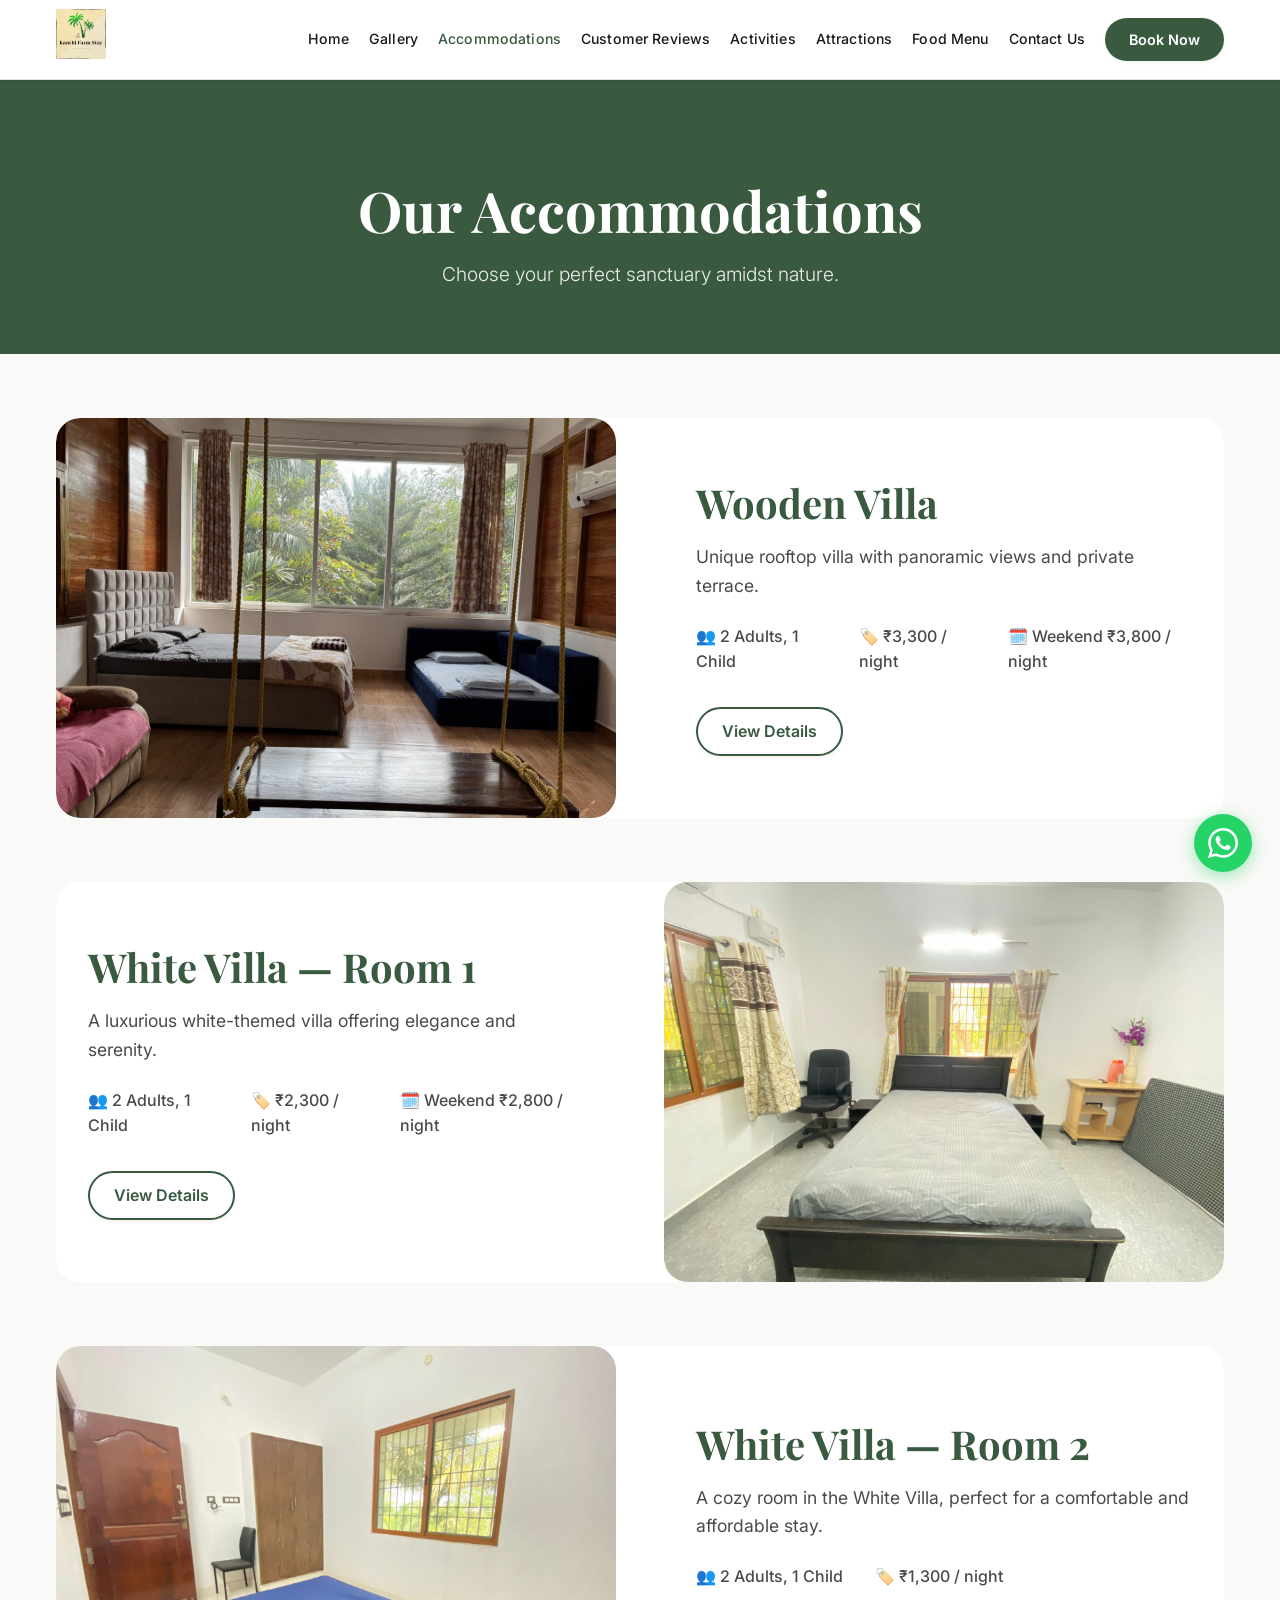
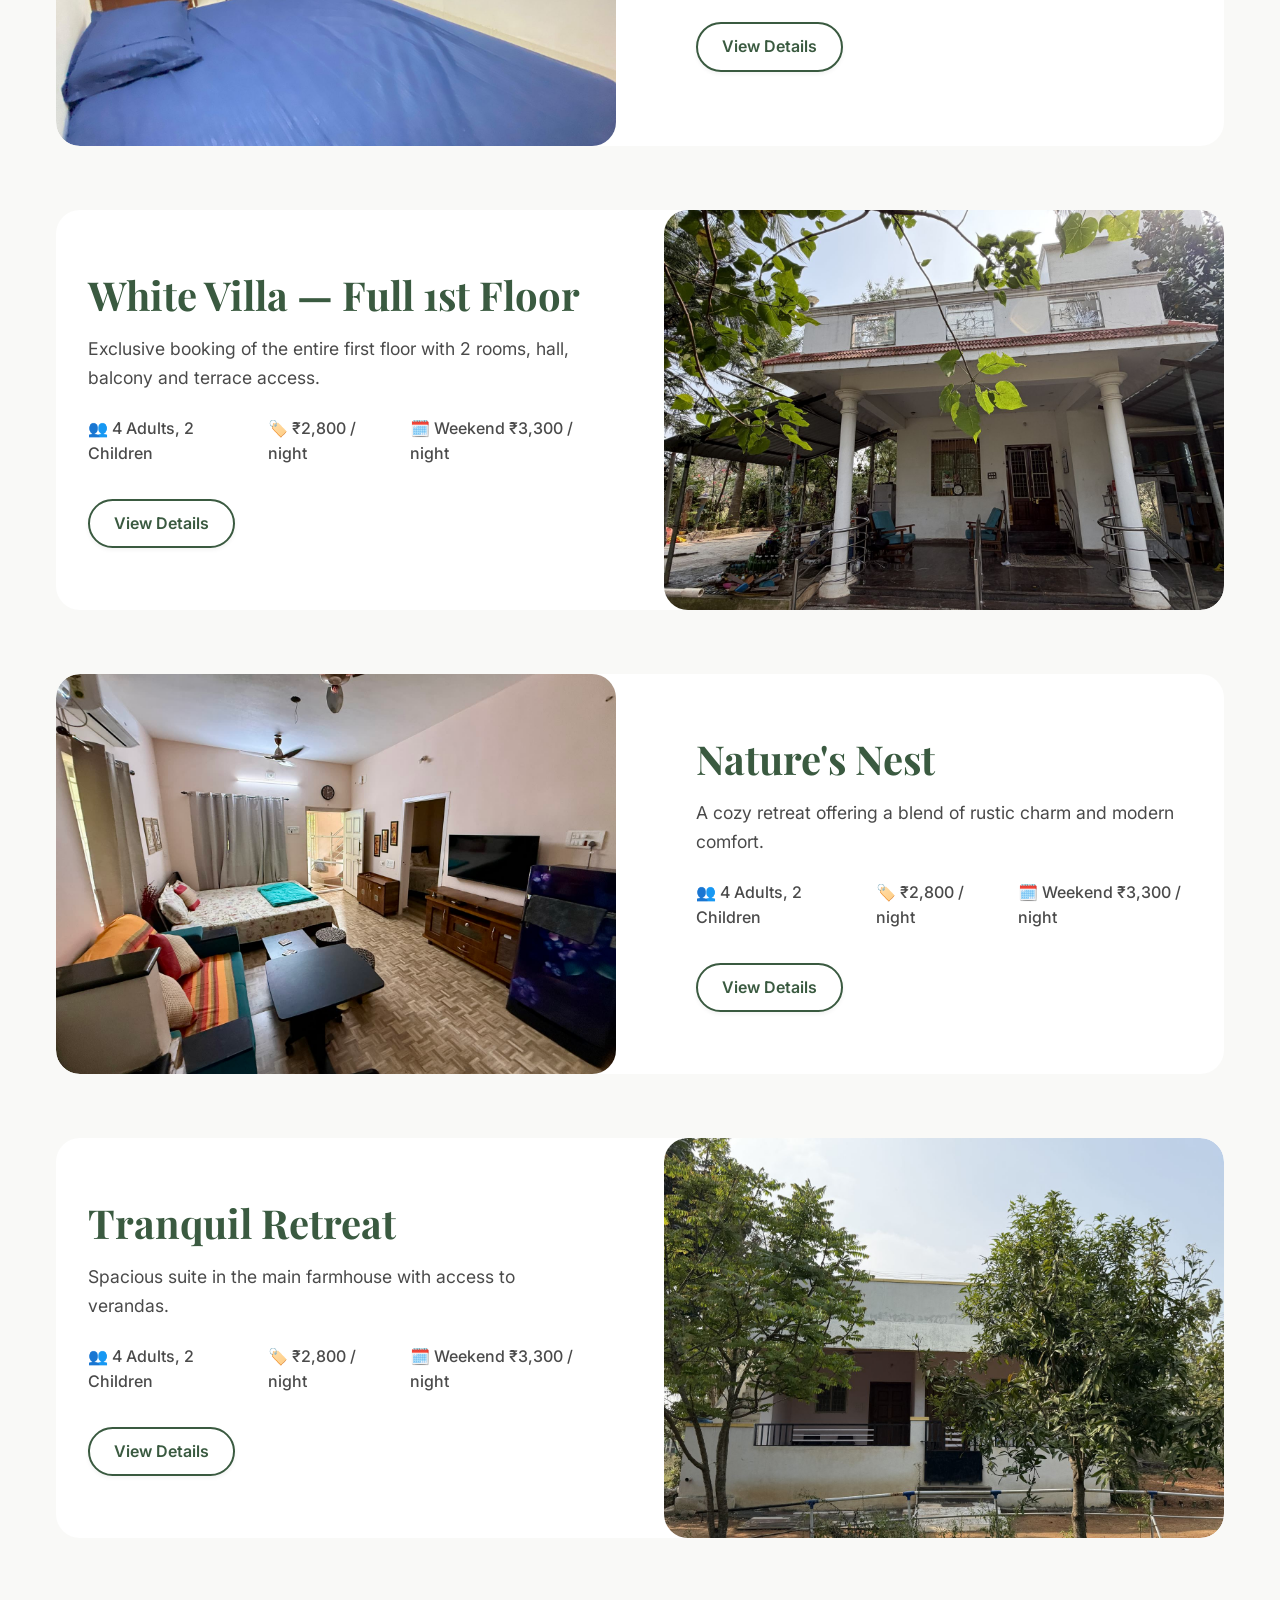
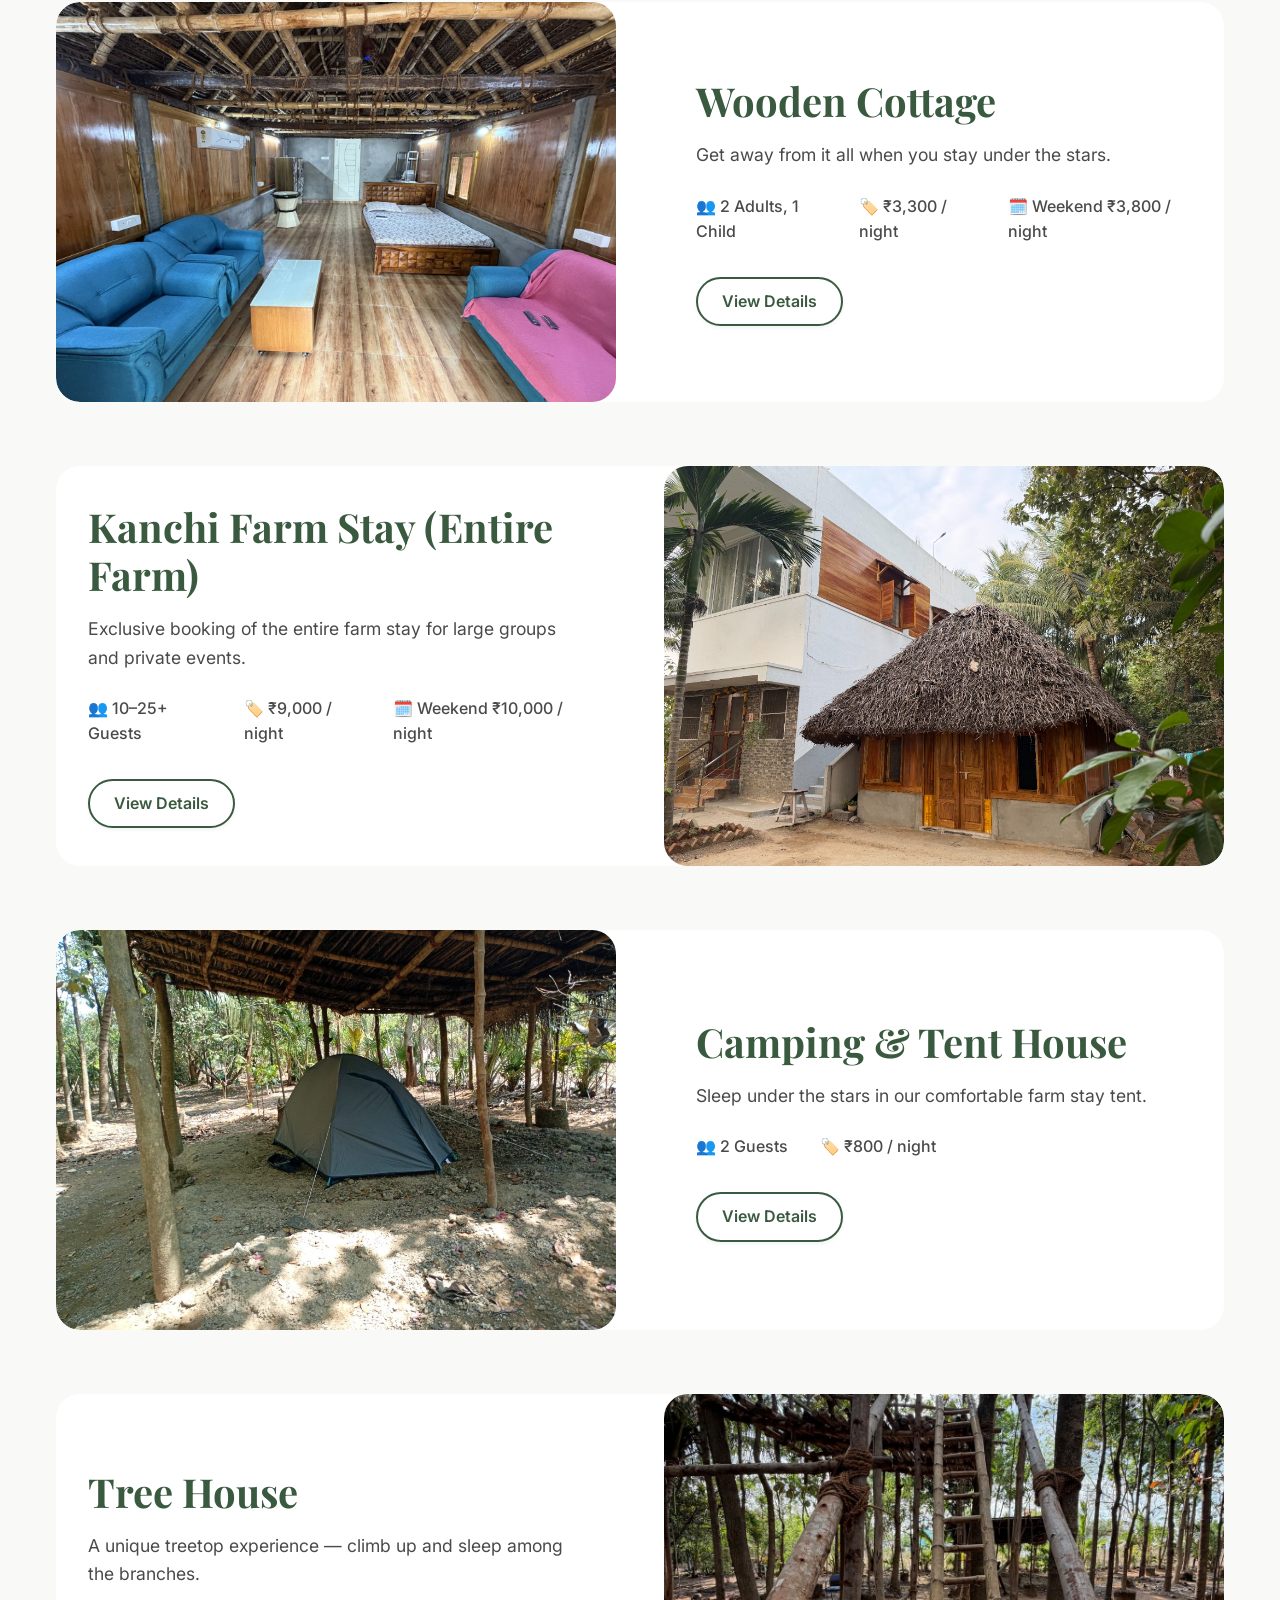
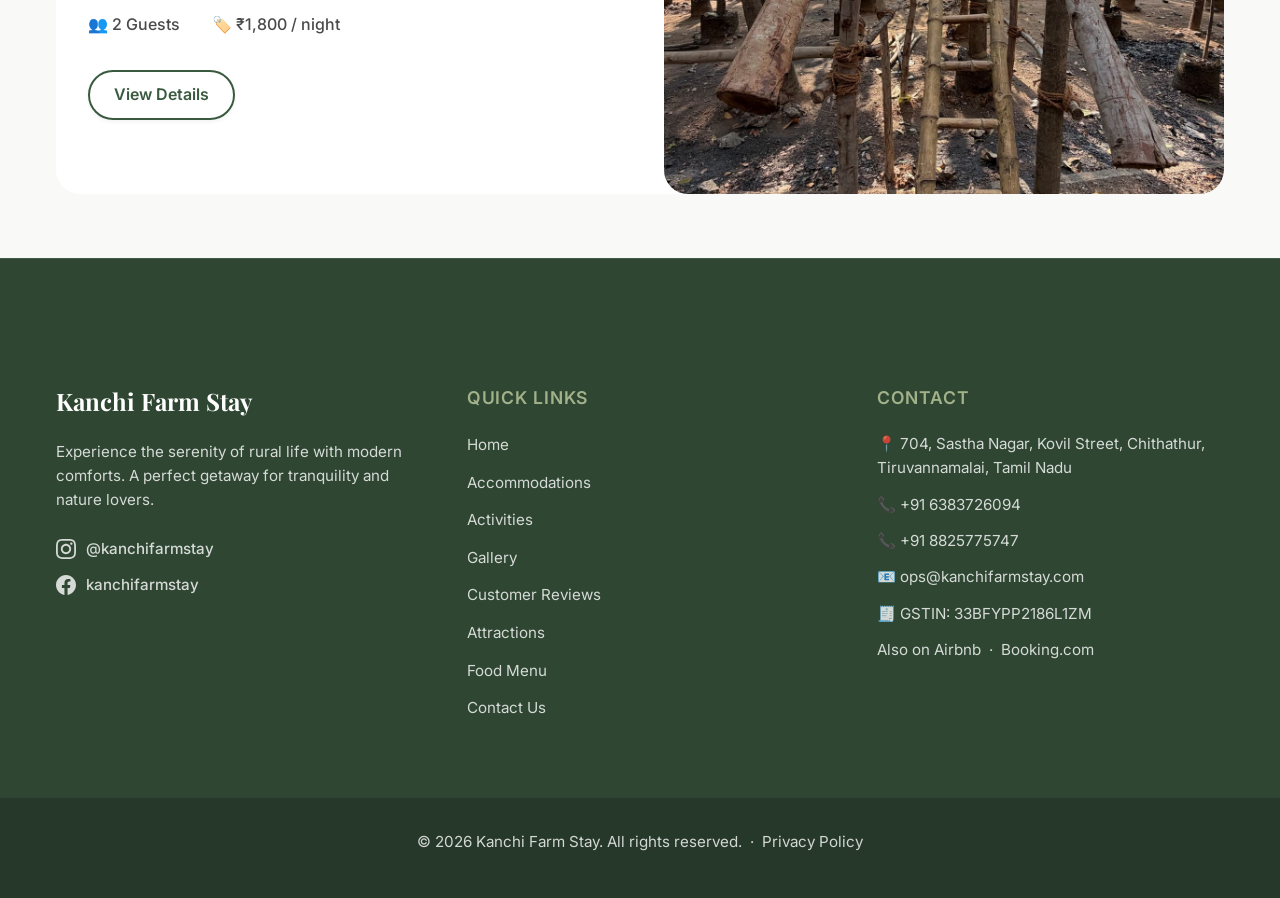
==== accommodations.html @ 54e0bbbf "Update room pricing, capacities, and cache assets across website and channel manager" ====
<!DOCTYPE html>
<html lang="en">

<head>
    <meta charset="UTF-8">
    <meta name="viewport" content="width=device-width, initial-scale=1.0">
    <title>Accommodations | Kanchi Farm Stay</title>
    <meta name="description" content="Browse our accommodations at Kanchi Farm Stay — Wooden Villa, White Villa, Nature's Nest, Tranquil Retreat, and Wooden Cottage. From ₹1,300/night near Kanchipuram.">
    <link rel="icon" type="image/png" href="assets/images/logo.png">
    <link rel="stylesheet" href="style.css?v=2">
</head>

<body>

    <!-- Navbar Placeholder -->
    <div id="navbar-placeholder"></div>

    <div class="accommodations-page">
        <header class="page-header">
            <div class="container text-center">
                <h1>Our Accommodations</h1>
                <p>Choose your perfect sanctuary amidst nature.</p>
            </div>
        </header>

        <section class="section">
            <div class="container">
                <!-- Accommodations Container -->
                <div class="rooms-grid-large" id="accommodations-list">
                    <!-- content injected by script.js -->
                </div>
            </div>
        </section>
    </div>

    <!-- Footer Placeholder -->
    <div id="footer-placeholder"></div>

    <!-- Scripts -->
    <script src="script.js?v=14"></script>
</body>

</html>
---- style.css ----
@import url('https://fonts.googleapis.com/css2?family=Inter:wght@300;400;500;600&family=Playfair+Display:ital,wght@0,400;0,600;0,700;1,400&display=swap');

:root {
  /* Rural Bliss - Rustic Elegant Palette */
  --color-primary: #3A5A40;
  /* Forest Green */
  --color-secondary: #A3B18A;
  /* Sage Green */
  --color-accent: #EF5350;
  /* Coral/Salmon (Airbnb) */
  --color-accent-blue: #003580;
  /* Booking.com Blue */

  --color-background: #F9F9F7;
  /* Warm Cream/Off-White */
  --color-surface: #FFFFFF;
  /* Pure White */
  --color-surface-translucent: rgba(255, 255, 255, 0.9);

  --color-text: #1A1A1A;
  /* Almost Black */
  --color-text-light: #4A4A4A;
  /* Dark Grey */
  --color-text-lighter: #666666;
  /* Light Grey */

  --color-border: #E0E0E0;
  /* Light Border */

  /* Typography */
  --font-heading: 'Playfair Display', serif;
  --font-body: 'Inter', sans-serif;

  /* Spacing */
  --spacing-xs: 0.5rem;
  /* 8px */
  --spacing-sm: 1rem;
  /* 16px */
  --spacing-md: 2rem;
  /* 32px */
  --spacing-lg: 4rem;
  /* 64px */
  --spacing-xl: 8rem;
  /* 128px */

  /* Border Radius - Rounded/Soft */
  --radius-sm: 8px;
  --radius-md: 16px;
  --radius-lg: 24px;
  --radius-full: 9999px;

  /* Shadows - Soft & Modern */
  --shadow-sm: 0 2px 4px rgba(0, 0, 0, 0.05);
  --shadow-md: 0 8px 16px rgba(0, 0, 0, 0.08);
  --shadow-lg: 0 16px 32px rgba(0, 0, 0, 0.1);
}

* {
  box-sizing: border-box;
  margin: 0;
  padding: 0;
}

body {
  font-family: var(--font-body);
  background-color: var(--color-background);
  color: var(--color-text);
  line-height: 1.6;
  -webkit-font-smoothing: antialiased;
}

h1,
h2,
h3,
h4,
h5,
h6 {
  font-family: var(--font-heading);
  color: var(--color-text);
  line-height: 1.2;
  margin-bottom: var(--spacing-sm);
  font-weight: 700;
}

h1 {
  font-size: 3.5rem;
}

h2 {
  font-size: 2.5rem;
}

h3 {
  font-size: 1.75rem;
}

a {
  color: inherit;
  text-decoration: none;
  transition: color 0.2s ease;
}

button {
  cursor: pointer;
  border: none;
  font-family: var(--font-body);
}

.container {
  max-width: 1200px;
  margin: 0 auto;
  padding: 0 var(--spacing-sm);
}

.section {
  padding: var(--spacing-lg) 0;
}

/* Button Styles */
.btn {
  display: inline-flex;
  align-items: center;
  justify-content: center;
  padding: 14px 28px;
  background-color: var(--color-primary);
  color: white;
  border-radius: var(--radius-full);
  font-weight: 600;
  font-size: 1rem;
  transition: all 0.2s ease;
  box-shadow: var(--shadow-sm);
}

.btn:hover {
  transform: translateY(-2px);
  box-shadow: var(--shadow-md);
  opacity: 0.95;
}

.btn-secondary {
  background-color: var(--color-surface);
  color: var(--color-text);
  border: 1px solid var(--color-border);
}

.btn-secondary:hover {
  background-color: #F5F5F5;
}

.btn-outline {
  background-color: transparent;
  border: 2px solid white;
  color: white;
}

.btn-outline:hover {
  background-color: white;
  color: var(--color-text);
}

/* Utilities */
.text-center {
  text-align: center;
}

.mb-sm {
  margin-bottom: var(--spacing-sm);
}

.mb-md {
  margin-bottom: var(--spacing-md);
}

.mb-lg {
  margin-bottom: var(--spacing-lg);
}

/* Navbar.css */
.navbar {
    background-color: var(--color-surface-translucent);
    backdrop-filter: blur(10px);
    -webkit-backdrop-filter: blur(10px);
    box-shadow: var(--shadow-sm);
    position: sticky;
    top: 0;
    z-index: 1000;
    height: 80px;
    display: flex;
    align-items: center;
    border-bottom: 1px solid var(--color-border);
}

.navbar-container {
    display: flex;
    justify-content: space-between;
    align-items: center;
    width: 100%;
}

.navbar-logo {
    font-family: var(--font-heading);
    font-size: 1.75rem;
    font-weight: 700;
    color: var(--color-primary);
    letter-spacing: -0.02em;
}

.logo-img {
    height: 50px;
    width: auto;
    object-fit: contain;
}

.navbar-links {
    display: flex;
    gap: 2.5rem;
    align-items: center;
}

.navbar-links .nav-link,
.navbar-links .booking-btn {
    white-space: nowrap;
}

/* Eight links plus Book Now: tighten between the hamburger breakpoint and wide desktop */
@media (min-width: 769px) and (max-width: 1280px) {
    .navbar-links { gap: 1.25rem; }
    .navbar-links .nav-link { font-size: 0.88rem; }
}

@media (min-width: 769px) and (max-width: 960px) {
    .navbar-links { gap: 0.8rem; }
    .navbar-links .nav-link { font-size: 0.8rem; }
    .navbar-links .booking-btn { padding: 0.5rem 0.9rem; font-size: 0.8rem; }
}

@media (min-width: 769px) and (max-width: 860px) {
    .navbar-container { padding-left: 0.75rem; padding-right: 0.75rem; }
    .navbar-links { gap: 0.55rem; }
    .navbar-links .nav-link { font-size: 0.74rem; }
    .navbar-links .booking-btn { padding: 0.45rem 0.7rem; font-size: 0.74rem; }
}

.nav-link {
    font-family: var(--font-body);
    font-weight: 500;
    font-size: 0.95rem;
    color: var(--color-text);
    transition: color 0.2s;
    letter-spacing: 0.01em;
}

.nav-link:hover,
.nav-link.active {
    color: var(--color-primary);
}

.booking-btn {
    padding: 10px 24px;
    font-size: 0.9rem;
}

.navbar-toggle {
    display: none;
    flex-direction: column;
    cursor: pointer;
    gap: 6px;
}

.bar {
    width: 24px;
    height: 2px;
    background-color: var(--color-text);
    border-radius: 2px;
    transition: all 0.3s ease;
}

@media (max-width: 768px) {
    .navbar-links {
        position: absolute;
        top: 80px;
        left: 0;
        right: 0;
        background-color: var(--color-surface);
        flex-direction: column;
        padding: 2rem;
        gap: 1.5rem;
        box-shadow: var(--shadow-lg);
        transform: translateY(-150%);
        transition: transform 0.3s cubic-bezier(0.4, 0, 0.2, 1);
        border-bottom: 1px solid var(--color-border);
    }

    .navbar-links.active {
        transform: translateY(0);
    }

    .navbar-toggle {
        display: flex;
    }
}

/* Footer.css */
.footer {
    background-color: #2E4632;
    color: white;
    padding-top: var(--spacing-xl);
    border-top: 1px solid rgba(255, 255, 255, 0.1);
}

.footer-container {
    display: grid;
    grid-template-columns: repeat(auto-fit, minmax(250px, 1fr));
    gap: var(--spacing-lg);
    padding-bottom: var(--spacing-lg);
}

.footer h3 {
    color: white;
    font-size: 1.5rem;
    margin-bottom: 1.5rem;
    font-family: var(--font-heading);
}

.footer h4 {
    color: #A3B18A;
    font-size: 1.1rem;
    font-weight: 600;
    margin-bottom: 1.5rem;
    text-transform: uppercase;
    letter-spacing: 0.05em;
    font-family: var(--font-body);
}

.footer p {
    margin-bottom: 0.75rem;
    color: rgba(255, 255, 255, 0.8);
    font-size: 0.95rem;
    line-height: 1.6;
}

.footer ul {
    list-style: none;
}

.footer li {
    margin-bottom: 12px;
}

.footer a {
    color: rgba(255, 255, 255, 0.8);
    transition: color 0.2s;
    font-size: 0.95rem;
}

.footer a:hover {
    color: white;
}

.footer-bottom {
    background-color: #253829;
    padding: 2rem 0;
    text-align: center;
    font-size: 0.85rem;
    color: rgba(255, 255, 255, 0.6);
    border-top: 1px solid rgba(255, 255, 255, 0.05);
}

/* Social links in footer */
.footer-social {
    display: flex;
    flex-direction: column;
    gap: 0.75rem;
    margin-top: 1.5rem;
}

.social-link {
    display: inline-flex;
    align-items: center;
    gap: 0.6rem;
    color: rgba(255, 255, 255, 0.8);
    font-size: 0.95rem;
    font-weight: 500;
    transition: color 0.2s, transform 0.2s;
    text-decoration: none;
}

.social-link:hover {
    color: white;
    transform: translateX(3px);
}

.social-instagram:hover { color: #E1306C; }
.social-facebook:hover  { color: #4267B2; }

/* Instagram CTA Banner */
.instagram-cta-section {
    background: linear-gradient(135deg, #833ab4 0%, #fd1d1d 50%, #fcb045 100%);
    padding: 2.5rem 0;
}

.instagram-cta-inner {
    display: flex;
    align-items: center;
    gap: 1.5rem;
    flex-wrap: wrap;
    justify-content: center;
}

.instagram-cta-icon {
    flex-shrink: 0;
    opacity: 0.95;
}

.instagram-cta-text {
    flex: 1;
    min-width: 200px;
}

.instagram-cta-handle {
    color: white;
    font-size: 1.4rem;
    font-weight: 700;
    font-family: var(--font-heading);
    margin-bottom: 0.25rem;
}

.instagram-cta-sub {
    color: rgba(255, 255, 255, 0.9);
    font-size: 0.95rem;
    margin-bottom: 0;
}

.instagram-cta-btn {
    flex-shrink: 0;
    display: inline-block;
    background: white;
    color: #833ab4;
    font-weight: 700;
    font-size: 0.95rem;
    padding: 0.75rem 1.75rem;
    border-radius: var(--radius-full);
    text-decoration: none;
    transition: transform 0.2s, box-shadow 0.2s;
    white-space: nowrap;
}

.instagram-cta-btn:hover {
    transform: translateY(-2px);
    box-shadow: 0 8px 20px rgba(0,0,0,0.2);
    color: #833ab4;
}

/* Home.css */
.hero-section {
    position: relative;
    height: 90vh;
    min-height: 600px;
    background-color: var(--color-primary);
    overflow: hidden;
    display: flex;
    align-items: center;
    justify-content: center;
    text-align: center;
    color: white;
}

.hero-video {
    position: absolute;
    top: 0;
    left: 0;
    width: 100%;
    height: 100%;
    object-fit: cover;
    z-index: 0;
}

.hero-overlay {
    position: absolute;
    top: 0;
    left: 0;
    width: 100%;
    height: 100%;
    background-color: rgba(0, 0, 0, 0.4);
    z-index: 1;
}

.hero-content {
    position: relative;
    z-index: 2;
    max-width: 900px;
    padding: 2rem;
}

.hero-content h1 {
    font-size: 4.5rem;
    margin-bottom: 2rem;
    color: white;
    font-weight: 700;
    letter-spacing: -0.02em;
    text-shadow: 0 4px 8px rgba(0, 0, 0, 0.2);
}

.hero-content p {
    font-size: 1.5rem;
    margin-bottom: 3rem;
    opacity: 0.95;
    font-weight: 300;
    max-width: 700px;
    margin-left: auto;
    margin-right: auto;
}

.hero-buttons {
    display: flex;
    gap: 1.5rem;
    justify-content: center;
    flex-wrap: wrap;
}

.btn-lg {
    padding: 16px 36px;
    font-size: 1.1rem;
    min-width: 180px;
}

.btn-airbnb {
    background-color: #FF5A5F;
    color: white;
    box-shadow: var(--shadow-sm);
    border-radius: var(--radius-full);
    display: inline-flex;
    align-items: center;
    justify-content: center;
    font-weight: 600;
    transition: all 0.2s;
}

.btn-airbnb:hover {
    background-color: #E0484D;
    transform: translateY(-2px);
    box-shadow: var(--shadow-md);
}

.btn-booking {
    background-color: #003580;
    color: white;
    box-shadow: var(--shadow-sm);
    border-radius: var(--radius-full);
    display: inline-flex;
    align-items: center;
    justify-content: center;
    font-weight: 600;
    transition: all 0.2s;
}

.btn-booking:hover {
    background-color: #002860;
    transform: translateY(-2px);
    box-shadow: var(--shadow-md);
}

.about-section {
    padding: 6rem 0;
    overflow-x: hidden;
}

.about-layout {
    display: flex;
    align-items: center;
    position: relative;
    max-width: 1100px;
    margin: 0 auto;
}

.about-image-wrapper {
    width: 60%;
    position: relative;
    z-index: 1;
}

.about-image-wrapper img {
    width: 100%;
    height: auto;
    border-radius: var(--radius-lg);
    box-shadow: var(--shadow-lg);
    display: block;
    aspect-ratio: 4/5;
    object-fit: cover;
}

.image-accent-border {
    position: absolute;
    top: -20px;
    left: -20px;
    width: 100%;
    height: 100%;
    border: 2px solid var(--color-secondary);
    border-radius: var(--radius-lg);
    z-index: -1;
    opacity: 0.6;
}

.about-content-card {
    width: 50%;
    background-color: var(--color-surface);
    padding: 3.5rem;
    border-radius: var(--radius-lg);
    box-shadow: 0 20px 40px rgba(0, 0, 0, 0.08);
    margin-left: -10%;
    position: relative;
    z-index: 2;
}

.overline {
    display: block;
    font-size: 0.85rem;
    text-transform: uppercase;
    letter-spacing: 0.15em;
    font-weight: 600;
    color: var(--color-secondary);
    margin-bottom: 1rem;
}

.about-content-card h2 {
    font-size: 2.5rem;
    color: var(--color-primary);
    margin-bottom: 1.5rem;
    line-height: 1.2;
}

.about-content-card p {
    font-size: 1.1rem;
    color: var(--color-text-light);
    line-height: 1.8;
    margin-bottom: 1.5rem;
    font-weight: 300;
}

.about-stats-grid {
    display: flex;
    gap: 3rem;
    margin-top: 2.5rem;
    padding-top: 2rem;
    border-top: 1px solid rgba(0, 0, 0, 0.08);
}

.stat-item {
    display: flex;
    flex-direction: column;
}

.stat-number {
    font-family: var(--font-heading);
    font-size: 2rem;
    color: var(--color-primary);
    font-weight: 700;
    line-height: 1;
    margin-bottom: 0.5rem;
}

.stat-label {
    font-size: 0.85rem;
    color: var(--color-text-lighter);
    text-transform: uppercase;
    letter-spacing: 0.05em;
    font-weight: 500;
}

/* Home Features */
.features-section {
    background-color: var(--color-background);
    padding-top: 2rem;
}

.features-grid {
    display: grid;
    grid-template-columns: repeat(auto-fit, minmax(280px, 1fr));
    gap: 2.5rem;
    text-align: center;
}

.feature-card {
    background: white;
    padding: 3rem 2rem;
    border-radius: var(--radius-lg);
    box-shadow: var(--shadow-sm);
    transition: transform 0.3s ease, box-shadow 0.3s ease;
    border: 1px solid rgba(0, 0, 0, 0.03);
}

.feature-card:hover {
    transform: translateY(-8px);
    box-shadow: var(--shadow-md);
}

.feature-icon {
    font-size: 3.5rem;
    margin-bottom: 1.5rem;
    color: var(--color-primary);
}

/* Home Rooms Teaser */
.rooms-grid {
    display: grid;
    grid-template-columns: repeat(auto-fit, minmax(320px, 1fr));
    gap: 2.5rem;
}

.room-card-preview {
    background: white;
    border-radius: var(--radius-lg);
    overflow: hidden;
    box-shadow: var(--shadow-sm);
    transition: all 0.3s ease;
    border: 1px solid rgba(0, 0, 0, 0.03);
}

.room-card-preview:hover {
    transform: translateY(-5px);
    box-shadow: var(--shadow-md);
}

.room-preview-img {
    height: 240px;
    background-color: #ccc;
    position: relative;
}

.room-preview-img.color-1 { background-color: #B5C99A; }
.room-preview-img.color-2 { background-color: #97A97C; }
.room-preview-img.color-3 { background-color: #87986A; }

.room-image-container {
    height: 250px;
    width: 100%;
    overflow: hidden;
}

.room-image {
    width: 100%;
    height: 100%;
    object-fit: cover;
    transition: transform 0.5s ease;
}

.room-card-preview:hover .room-image {
    transform: scale(1.05);
}

.room-preview-content {
    padding: 2rem;
    text-align: center;
}

.room-preview-content h3 {
    margin-bottom: 0.5rem;
    color: var(--color-primary);
}

.btn-link {
    color: var(--color-primary);
    font-weight: 700;
    margin-top: 1.5rem;
    display: inline-block;
    border-bottom: 2px solid transparent;
    transition: border-color 0.2s;
}

.btn-link:hover {
    border-color: var(--color-primary);
}

/* Home Reviews */
.home-reviews-grid {
    display: grid;
    grid-template-columns: repeat(auto-fit, minmax(300px, 1fr));
    gap: 2rem;
    margin-top: 3rem;
}

.review-card-home {
    background: white;
    padding: 2rem;
    border-radius: var(--radius-lg);
    box-shadow: 0 2px 12px rgba(0, 0, 0, 0.08);
    border: 1px solid var(--color-border);
    transition: transform 0.3s, box-shadow 0.3s;
}

.review-card-home:hover {
    transform: translateY(-4px);
    box-shadow: 0 4px 20px rgba(0, 0, 0, 0.12);
}

.review-stars {
    color: #FFB800;
    font-size: 1.2rem;
    margin-bottom: 1rem;
    letter-spacing: 2px;
}

.review-text-home {
    color: var(--color-text);
    line-height: 1.7;
    font-size: 1rem;
    margin-bottom: 1.5rem;
    font-style: italic;
}

.review-author {
    display: flex;
    justify-content: space-between;
    align-items: center;
    padding-top: 1rem;
    border-top: 1px solid var(--color-border);
}

.review-author strong {
    color: var(--color-text);
    font-weight: 600;
}

.review-platform {
    font-size: 0.85rem;
    color: var(--color-text-lighter);
    font-weight: 500;
}

@media (max-width: 900px) {
    .about-layout {
        flex-direction: column;
    }

    .about-image-wrapper {
        width: 100%;
        margin-bottom: -2rem;
    }

    .about-image-wrapper img {
        aspect-ratio: 16/9;
    }

    .about-content-card {
        width: 90%;
        margin-left: 0;
        padding: 2rem;
    }

    .image-accent-border {
        display: none;
    }
}

@media (max-width: 768px) {
    .hero-content h1 {
        font-size: 2.5rem;
    }

    .hero-content p {
        font-size: 1.1rem;
    }

    .hero-buttons {
        flex-direction: column;
        align-items: stretch;
    }

    .feature-card {
        padding: 2rem;
    }
    
    .home-reviews-grid {
        grid-template-columns: 1fr;
    }
}

/* Accommodations.css */
.page-header {
    background-color: var(--color-primary);
    color: white;
    padding: 6rem 0 4rem;
    /* margin-top: 80px; removed sticky quirk */
}

.page-header h1 {
    color: white;
    font-size: 3.5rem;
    margin-bottom: 1rem;
}

.page-header p {
    font-size: 1.2rem;
    opacity: 0.9;
    font-weight: 300;
}

.rooms-grid-large {
    display: grid;
    gap: 4rem;
}

.room-card-large {
    display: grid;
    grid-template-columns: 1fr 1fr;
    gap: 3rem;
    align-items: center;
    background: white;
    border-radius: var(--radius-lg);
    overflow: hidden;
}

.room-card-large:nth-child(even) .room-img-wrapper {
    order: 2;
}

.room-img-wrapper {
    height: 400px;
    overflow: hidden;
    border-radius: var(--radius-lg);
}

.room-img-wrapper img {
    width: 100%;
    height: 100%;
    object-fit: cover;
    transition: transform 0.5s ease;
}

.room-card-large:hover .room-img-wrapper img {
    transform: scale(1.03);
}

.room-content {
    padding: 2rem;
}

.room-content h2 {
    font-size: 2.5rem;
    color: var(--color-primary);
    margin-bottom: 1rem;
}

.room-desc {
    font-size: 1.1rem;
    color: var(--color-text-light);
    margin-bottom: 1.5rem;
    line-height: 1.6;
}

.room-meta {
    display: flex;
    gap: 2rem;
    margin-bottom: 2rem;
    font-weight: 500;
    color: var(--color-text-light);
}

.btn-outline-dark {
    display: inline-block;
    padding: 12px 30px;
    background-color: transparent;
    border: 1px solid var(--color-primary);
    color: var(--color-primary);
    text-decoration: none;
    border-radius: var(--radius-full);
    font-weight: 600;
    transition: all 0.2s;
}

.btn-outline-dark:hover {
    background-color: var(--color-primary);
    color: white;
}

@media (max-width: 768px) {
    .page-header h1 {
        font-size: 2.5rem;
    }

    .room-card-large {
        grid-template-columns: 1fr;
        gap: 1rem;
    }

    .room-card-large:nth-child(even) .room-img-wrapper {
        order: 0;
    }

    .room-img-wrapper {
        height: 250px;
    }
}

/* RoomDetails.css */
.room-hero {
    height: 60vh;
    min-height: 400px;
    position: relative;
}

.room-hero-img {
    width: 100%;
    height: 100%;
    object-fit: contain;
    object-position: center;
    background: #000;
}

.room-hero-overlay {
    position: absolute;
    bottom: 0;
    left: 0;
    width: 100%;
    height: 100%;
    background: linear-gradient(to top, rgba(0, 0, 0, 0.8) 0%, rgba(0, 0, 0, 0) 50%);
    display: flex;
    align-items: flex-end;
    padding-bottom: 4rem;
}

.room-hero-overlay .container {
    width: 100%;
    text-align: center;
}

.room-hero-overlay h1 {
    color: #FFFFFF !important;
    font-size: 4rem;
    font-weight: 700;
    text-shadow: 1px 1px 4px rgba(0, 0, 0, 0.4);
    margin-bottom: 0;
    letter-spacing: 1px;
}

.details-grid {
    display: grid;
    grid-template-columns: 2fr 1fr;
    gap: 4rem;
}

.full-desc {
    font-size: 1.2rem;
    line-height: 1.8;
    color: var(--color-text);
    margin-bottom: 3rem;
    white-space: pre-line;
}

.amenities-list {
    display: grid;
    grid-template-columns: 1fr 1fr;
    gap: 1rem;
    list-style: none;
}

.amenities-list li {
    background: #f5f5f5;
    padding: 0.8rem 1.2rem;
    border-radius: var(--radius-sm);
    font-weight: 500;
    color: var(--color-primary);
}

.room-gallery {
    margin: 3rem 0;
}

.room-gallery h3 {
    margin-bottom: 1.5rem;
    color: var(--color-primary);
}

.gallery-grid {
    /* Using same class as gallery page but adjusted context */
    display: grid;
    grid-template-columns: repeat(auto-fit, minmax(200px, 1fr));
    gap: 1.5rem;
}

.booking-card {
    background: white;
    padding: 2rem;
    border-radius: var(--radius-lg);
    box-shadow: var(--shadow-md);
    border: 1px solid var(--color-border);
    position: sticky;
    top: 100px;
}

.price-tag {
    font-size: 1.5rem;
    font-family: var(--font-heading);
    color: var(--color-primary);
    font-weight: 700;
    margin: 1rem 0;
}

.info-row {
    display: flex;
    justify-content: space-between;
    margin-bottom: 2rem;
    font-weight: 500;
}

.btn-block {
    display: block;
    width: 100%;
    text-align: center;
}

@media (max-width: 900px) {
    .details-grid {
        grid-template-columns: 1fr;
        gap: 2rem;
    }
}

/* Gallery.css */
.gallery-grid-page {
    display: grid;
    grid-template-columns: repeat(auto-fill, minmax(300px, 1fr));
    gap: 1.5rem;
}

.gallery-item {
    position: relative;
    border-radius: var(--radius-md);
    overflow: hidden;
    aspect-ratio: 4/3;
    box-shadow: var(--shadow-sm);
    cursor: pointer;
}

.gallery-item img {
    width: 100%;
    height: 100%;
    object-fit: cover;
    transition: transform 0.5s ease;
}

.gallery-item:hover img {
    transform: scale(1.05);
}

.image-overlay {
    position: absolute;
    bottom: 0;
    left: 0;
    right: 0;
    background: linear-gradient(to top, rgba(0, 0, 0, 0.7), transparent);
    padding: 1.5rem;
    color: white;
    opacity: 0;
    transition: opacity 0.3s ease;
}

.gallery-item:hover .image-overlay {
    opacity: 1;
}

.image-overlay span {
    font-weight: 500;
    font-size: 1.1rem;
}

/* Reviews.css */
.reviews-page {
    /* padding-top: 80px; removed sticky quirk */
}

.reviews-header {
    background: linear-gradient(135deg, var(--color-primary) 0%, var(--color-secondary) 100%);
    padding: 4rem 0;
    text-align: center;
    color: white;
}

.reviews-header h1 {
    font-size: 3rem;
    margin-bottom: 1rem;
    color: white;
}

.reviews-header p {
    font-size: 1.2rem;
    opacity: 0.95;
}

.filter-buttons {
    display: flex;
    gap: 1rem;
    margin-bottom: 3rem;
    flex-wrap: wrap;
    justify-content: center;
}

.filter-btn {
    padding: 0.75rem 1.5rem;
    border: 2px solid var(--color-border);
    background: white;
    border-radius: var(--radius-full);
    font-weight: 500;
    cursor: pointer;
    transition: all 0.3s;
    font-size: 1rem;
}

.filter-btn:hover {
    border-color: var(--color-primary);
    color: var(--color-primary);
}

.filter-btn.active {
    background: var(--color-primary);
    color: white;
    border-color: var(--color-primary);
}

.reviews-grid-page {
    display: grid;
    grid-template-columns: repeat(auto-fill, minmax(350px, 1fr));
    gap: 2rem;
}

.review-card {
    background: white;
    padding: 2rem;
    border-radius: var(--radius-lg);
    box-shadow: 0 2px 8px rgba(0, 0, 0, 0.08);
    border: 1px solid var(--color-border);
    transition: transform 0.3s, box-shadow 0.3s;
}

.review-card:hover {
    transform: translateY(-4px);
    box-shadow: 0 4px 16px rgba(0, 0, 0, 0.12);
}

.review-header {
    display: flex;
    justify-content: space-between;
    align-items: flex-start;
    margin-bottom: 1rem;
}

.reviewer-info {
    display: flex;
    gap: 1rem;
    align-items: center;
}

.reviewer-avatar {
    width: 48px;
    height: 48px;
    border-radius: 50%;
    background: var(--color-primary);
    color: white;
    display: flex;
    align-items: center;
    justify-content: center;
    font-size: 1.2rem;
    font-weight: 600;
}

.reviewer-name {
    font-size: 1.1rem;
    font-weight: 600;
    color: var(--color-text);
    margin: 0;
}

.review-date {
    font-size: 0.9rem;
    color: var(--color-text-lighter);
    margin: 0.25rem 0 0 0;
}

.platform-badge {
    padding: 0.4rem 0.8rem;
    border-radius: var(--radius-sm);
    color: white;
    font-size: 0.85rem;
    font-weight: 600;
    white-space: nowrap;
}

.review-rating {
    display: flex;
    justify-content: space-between;
    align-items: center;
    margin-bottom: 1rem;
    padding-bottom: 1rem;
    border-bottom: 1px solid var(--color-border);
}

.stars {
    color: #FFB800;
    font-size: 1.2rem;
    letter-spacing: 2px;
}

.room-tag {
    font-size: 0.85rem;
    color: var(--color-text-lighter);
    font-weight: 500;
}

.review-text {
    color: var(--color-text);
    line-height: 1.7;
    font-size: 1rem;
}

.no-reviews {
    text-align: center;
    padding: 4rem 0;
    color: var(--color-text-lighter);
    font-size: 1.1rem;
}

@media (max-width: 768px) {
    .reviews-header h1 {
        font-size: 2rem;
    }

    .reviews-grid-page {
        grid-template-columns: 1fr;
    }

    .filter-buttons {
        flex-direction: column;
    }

    .filter-btn {
        width: 100%;
    }
}

/* Contact.css */
.contact-grid {
    display: grid;
    grid-template-columns: 1fr 1fr;
    gap: 4rem;
}

.contact-intro {
    margin-bottom: 2rem;
    color: var(--color-text-light);
}

.info-item {
    display: flex;
    gap: 1.5rem;
    margin-bottom: 2rem;
}

.info-item .icon {
    font-size: 1.5rem;
    background-color: #EFEBE9;
    width: 50px;
    height: 50px;
    display: flex;
    align-items: center;
    justify-content: center;
    border-radius: 50%;
    color: var(--color-primary);
}

.info-item h3 {
    font-size: 1.1rem;
    margin-bottom: 0.25rem;
}

.map-link {
    color: var(--color-primary);
    text-decoration: underline;
    font-size: 0.9rem;
}

.external-booking {
    margin-top: 3rem;
    padding-top: 2rem;
    border-top: 1px solid var(--color-border);
}

.partner-buttons {
    display: flex;
    gap: 1rem;
    margin-top: 1rem;
    flex-wrap: wrap;
}

.btn-outline-partner {
    border: 1px solid #ccc;
    padding: 10px 20px;
    border-radius: var(--radius-sm);
    color: var(--color-text);
    font-weight: 500;
}

.btn-outline-partner:hover {
    border-color: var(--color-primary);
    color: var(--color-primary);
}

.btn-outline-partner.disabled {
    opacity: 0.5;
    cursor: not-allowed;
}

/* Form Styles */
.form-card {
    background: white;
    padding: 2.5rem;
    border-radius: var(--radius-md);
    box-shadow: var(--shadow-md);
    border: 1px solid var(--color-border);
}

.form-group {
    margin-bottom: 1.5rem;
}

.form-row {
    display: grid;
    grid-template-columns: 1fr 1fr;
    gap: 1.5rem;
}

label {
    display: block;
    margin-bottom: 0.5rem;
    font-weight: 500;
    font-size: 0.9rem;
    color: var(--color-text);
}

input,
textarea {
    width: 100%;
    padding: 12px;
    border: 1px solid #ddd;
    border-radius: var(--radius-sm);
    font-family: inherit;
    font-size: 1rem;
    transition: border-color 0.2s;
}

input:focus,
textarea:focus {
    outline: none;
    border-color: var(--color-primary);
}

.success-message {
    text-align: center;
    padding: 2rem 0;
}

.success-message h3 {
    color: var(--color-primary);
    margin-bottom: 1rem;
}

@media (max-width: 768px) {
    .contact-grid {
        grid-template-columns: 1fr;
        gap: 3rem;
    }

    .form-row {
        grid-template-columns: 1fr;
        gap: 0;
    }
}
/* Lightbox */
.lightbox {
    position: fixed;
    top: 0;
    left: 0;
    width: 100%;
    height: 100%;
    background-color: rgba(0, 0, 0, 0.9);
    z-index: 2000;
    display: flex;
    justify-content: center;
    align-items: center;
    opacity: 0;
    pointer-events: none;
    transition: opacity 0.3s ease;
}

.lightbox.active {
    opacity: 1;
    pointer-events: auto;
}

.lightbox img {
    max-width: 90%;
    max-height: 90vh;
    border-radius: var(--radius-sm);
    box-shadow: var(--shadow-lg);
    transform: scale(0.9);
    transition: transform 0.3s ease;
}

.lightbox.active img {
    transform: scale(1);
}

.lightbox-close {
    position: absolute;
    top: 20px;
    right: 30px;
    color: white;
    font-size: 3rem;
    cursor: pointer;
    line-height: 1;
    transition: color 0.2s;
    font-family: sans-serif;
}

.lightbox-close:hover {
    color: var(--color-accent);
}

.lightbox-prev,
.lightbox-next {
    position: absolute;
    top: 50%;
    transform: translateY(-50%);
    color: white;
    font-size: 4rem;
    cursor: pointer;
    padding: 0 1rem;
    line-height: 1;
    font-family: sans-serif;
    user-select: none;
    transition: color 0.2s, transform 0.2s;
    z-index: 10;
}

.lightbox-prev {
    left: 10px;
}

.lightbox-next {
    right: 10px;
}

.lightbox-prev:hover,
.lightbox-next:hover {
    color: var(--color-secondary);
    transform: translateY(-50%) scale(1.1);
}

.lightbox-caption {
    position: absolute;
    bottom: 20px;
    left: 50%;
    transform: translateX(-50%);
    color: white;
    font-size: 1rem;
    font-weight: 500;
    text-align: center;
    background: rgba(0, 0, 0, 0.4);
    padding: 0.4rem 1.2rem;
    border-radius: 100px;
    white-space: nowrap;
    max-width: 80%;
    overflow: hidden;
    text-overflow: ellipsis;
}

.lightbox-counter {
    position: absolute;
    top: 20px;
    left: 50%;
    transform: translateX(-50%);
    color: rgba(255, 255, 255, 0.7);
    font-size: 0.9rem;
    font-family: var(--font-body);
}

/* Gallery Filters */
.gallery-filters {
    display: flex;
    gap: 0.75rem;
    flex-wrap: wrap;
    justify-content: center;
    margin-bottom: 2.5rem;
}

.gallery-filter-btn {
    padding: 0.5rem 1.4rem;
    border: 2px solid var(--color-primary);
    background: transparent;
    color: var(--color-primary);
    border-radius: 100px;
    font-size: 0.9rem;
    font-weight: 600;
    cursor: pointer;
    transition: background 0.2s, color 0.2s;
    font-family: var(--font-body);
}

.gallery-filter-btn:hover,
.gallery-filter-btn.active {
    background: var(--color-primary);
    color: white;
}

/* Activities Section */
.activities-section {
    background: var(--color-background);
}

.activities-grid {
    display: grid;
    grid-template-columns: repeat(auto-fill, minmax(280px, 1fr));
    gap: 1.5rem;
}

.activity-card {
    background: white;
    border-radius: var(--radius-lg);
    padding: 2rem 1.75rem;
    box-shadow: var(--shadow-sm);
    border: 1px solid var(--color-border);
    transition: transform 0.3s ease, box-shadow 0.3s ease;
}

.activity-card:hover {
    transform: translateY(-4px);
    box-shadow: var(--shadow-md);
}

.activity-icon {
    font-size: 2.5rem;
    margin-bottom: 1rem;
    line-height: 1;
}

.activity-card h3 {
    font-size: 1.2rem;
    color: var(--color-primary);
    margin-bottom: 0.75rem;
}

.activity-card p {
    color: var(--color-text-light);
    font-size: 0.95rem;
    line-height: 1.65;
    margin: 0;
}

/* ============================================================
   AVAILABILITY CALENDAR  (room-details page)
   ============================================================ */
.avail-cal-wrap {
    margin-top: 2rem;
    padding: 1.5rem;
    background: #fff;
    border-radius: 12px;
    border: 1px solid #e8e8e8;
}
.avail-cal-wrap h3 {
    font-size: 1.05rem;
    color: var(--color-primary);
    margin-bottom: 0.75rem;
}
.avail-legend {
    display: flex;
    align-items: center;
    gap: 0.35rem;
    font-size: 0.82rem;
    color: #555;
    margin-bottom: 1.25rem;
}
.avail-dot {
    display: inline-block;
    width: 12px;
    height: 12px;
    border-radius: 50%;
}
.avail-free    { background: #c8e6c9; }
.avail-blocked { background: #ef9a9a; }

.avail-month { margin-bottom: 1.5rem; }
.avail-month-title {
    font-weight: 600;
    font-size: 0.9rem;
    color: #333;
    margin-bottom: 0.5rem;
}
.avail-grid {
    display: grid;
    grid-template-columns: repeat(7, 1fr);
    gap: 3px;
}
.avail-day-hdr {
    text-align: center;
    font-size: 0.7rem;
    font-weight: 600;
    color: #888;
    padding: 0.25rem 0;
}
.avail-day {
    text-align: center;
    font-size: 0.78rem;
    padding: 0.35rem 0.1rem;
    border-radius: 4px;
}
.avail-free-day    { background: #e8f5e9; color: #2e7d32; }
.avail-blocked-day { background: #ffebee; color: #c62828; text-decoration: line-through; }
.avail-past        { color: #ccc; background: none; }

/* Smooth scroll */
html {
    scroll-behavior: smooth;
}

/* Floating WhatsApp Button */
.whatsapp-float {
    position: fixed;
    bottom: 28px;
    right: 28px;
    z-index: 1500;
    width: 58px;
    height: 58px;
    background-color: #25D366;
    border-radius: 50%;
    display: flex;
    align-items: center;
    justify-content: center;
    box-shadow: 0 4px 16px rgba(37, 211, 102, 0.45);
    transition: transform 0.2s ease, box-shadow 0.2s ease;
    text-decoration: none;
}

.whatsapp-float:hover {
    transform: scale(1.1);
    box-shadow: 0 6px 24px rgba(37, 211, 102, 0.6);
}

.whatsapp-float svg {
    width: 30px;
    height: 30px;
    fill: white;
}

/* Room Image Slider */
.room-hero {
    position: relative;
    height: 70vh;
    min-height: 450px;
    overflow: hidden;
    background: #1a1a1a;
}

.room-hero-slider {
    display: flex;
    height: 100%;
    transition: transform 0.5s ease;
}

.room-hero-slide {
    min-width: 100%;
    height: 100%;
    object-fit: cover;
    flex-shrink: 0;
}

.room-hero-overlay {
    position: absolute;
    bottom: 0;
    left: 0;
    right: 0;
    padding: 2.5rem 0 1.5rem;
    background: linear-gradient(to top, rgba(0,0,0,0.7), transparent);
    z-index: 2;
}

.room-hero-overlay h1 {
    color: white;
    text-shadow: 0 2px 6px rgba(0,0,0,0.3);
}

.slider-btn {
    position: absolute;
    top: 50%;
    transform: translateY(-50%);
    z-index: 3;
    background: rgba(255,255,255,0.2);
    backdrop-filter: blur(4px);
    border: none;
    color: white;
    font-size: 2rem;
    width: 48px;
    height: 48px;
    border-radius: 50%;
    cursor: pointer;
    transition: background 0.2s;
    display: flex;
    align-items: center;
    justify-content: center;
    line-height: 1;
}

.slider-btn:hover {
    background: rgba(255,255,255,0.4);
}

.slider-btn-prev { left: 16px; }
.slider-btn-next { right: 16px; }

.slider-dots {
    position: absolute;
    bottom: 72px;
    left: 50%;
    transform: translateX(-50%);
    display: flex;
    gap: 8px;
    z-index: 3;
}

.slider-dot {
    width: 8px;
    height: 8px;
    border-radius: 50%;
    background: rgba(255,255,255,0.5);
    cursor: pointer;
    border: none;
    padding: 0;
    transition: background 0.2s, transform 0.2s;
}

.slider-dot.active {
    background: white;
    transform: scale(1.3);
}

/* btn-outline-dark (used in accommodations) */
.btn-outline-dark {
    background: transparent;
    border: 2px solid var(--color-primary);
    color: var(--color-primary);
    border-radius: var(--radius-full);
    padding: 10px 24px;
    font-weight: 600;
    display: inline-flex;
    align-items: center;
    justify-content: center;
    transition: all 0.2s;
}

.btn-outline-dark:hover {
    background: var(--color-primary);
    color: white;
}

/* btn-outline-partner (contact page) */
.btn-outline-partner {
    background: transparent;
    border: 2px solid var(--color-border);
    color: var(--color-text);
    border-radius: var(--radius-full);
    padding: 10px 24px;
    font-weight: 600;
    display: inline-flex;
    align-items: center;
    transition: all 0.2s;
    font-family: var(--font-body);
}

.btn-outline-partner:hover {
    border-color: var(--color-primary);
    color: var(--color-primary);
}

.btn-outline-partner.disabled {
    opacity: 0.4;
    cursor: not-allowed;
}
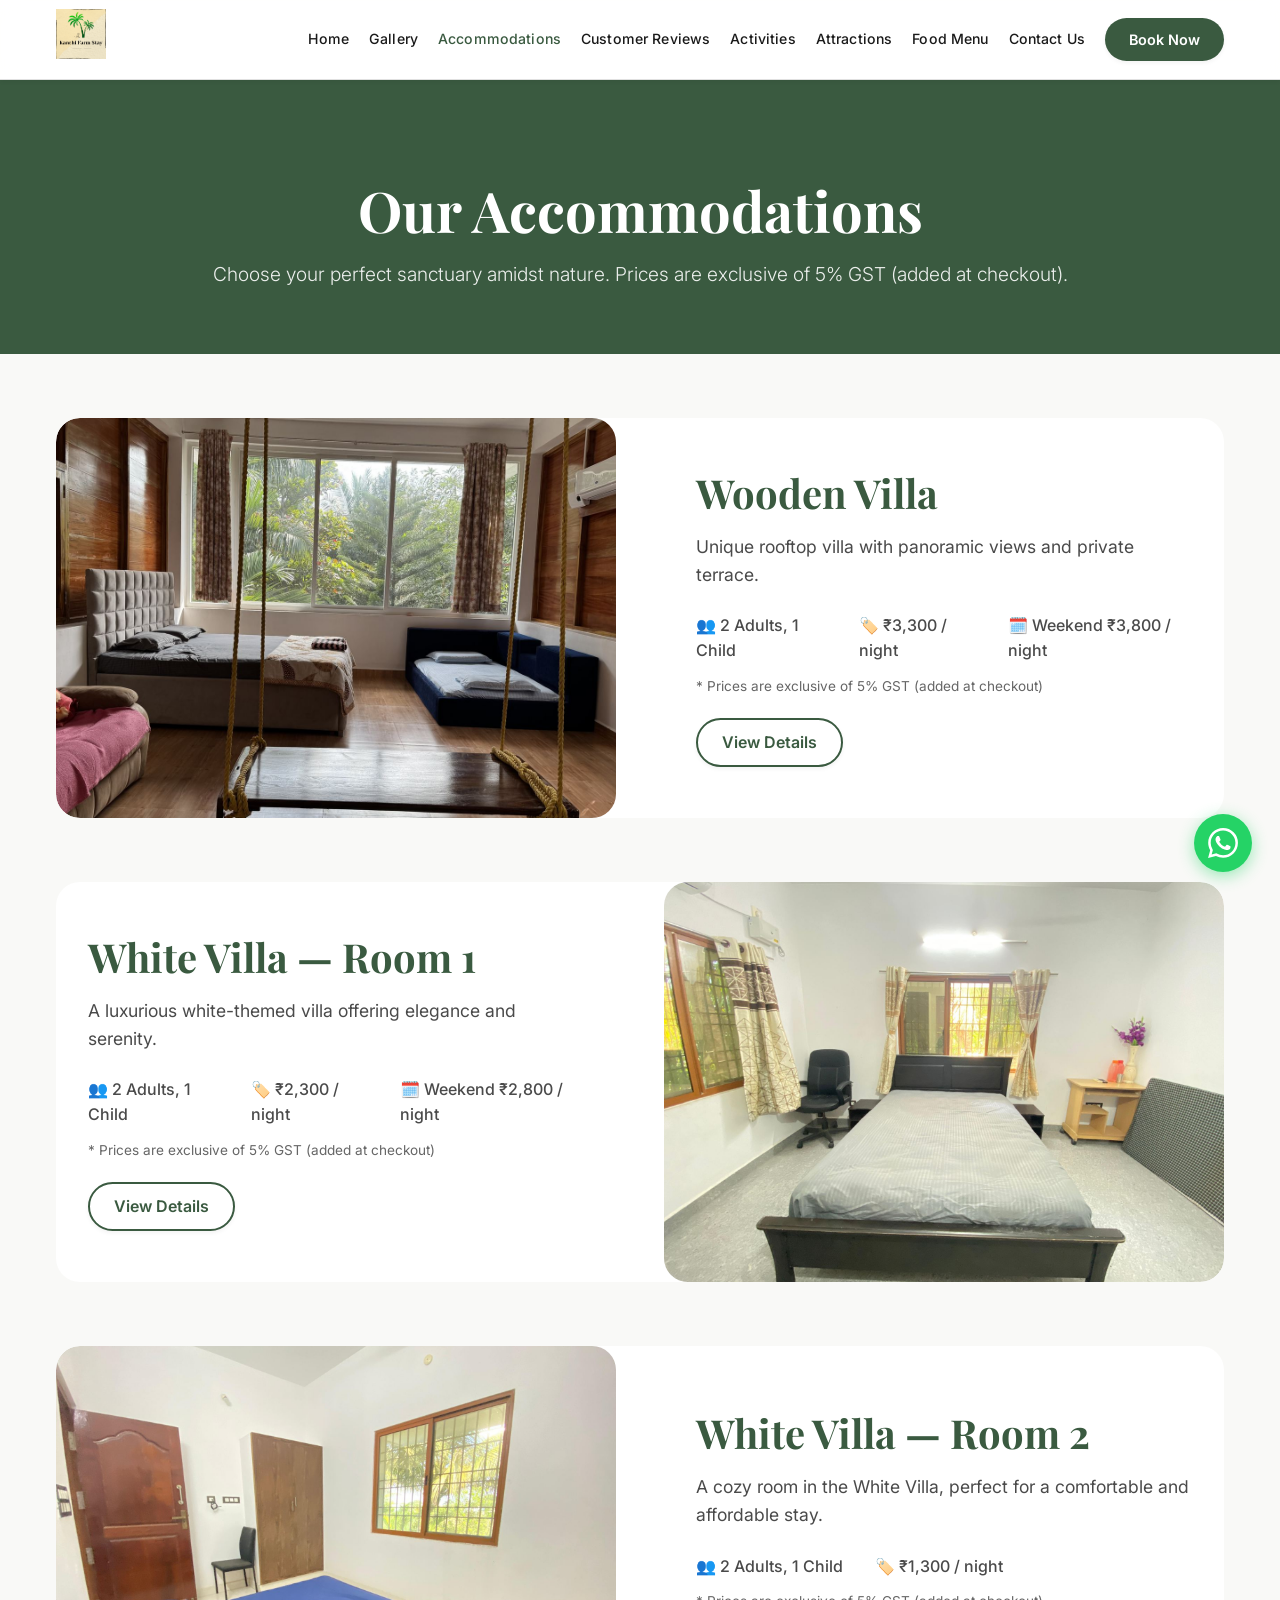
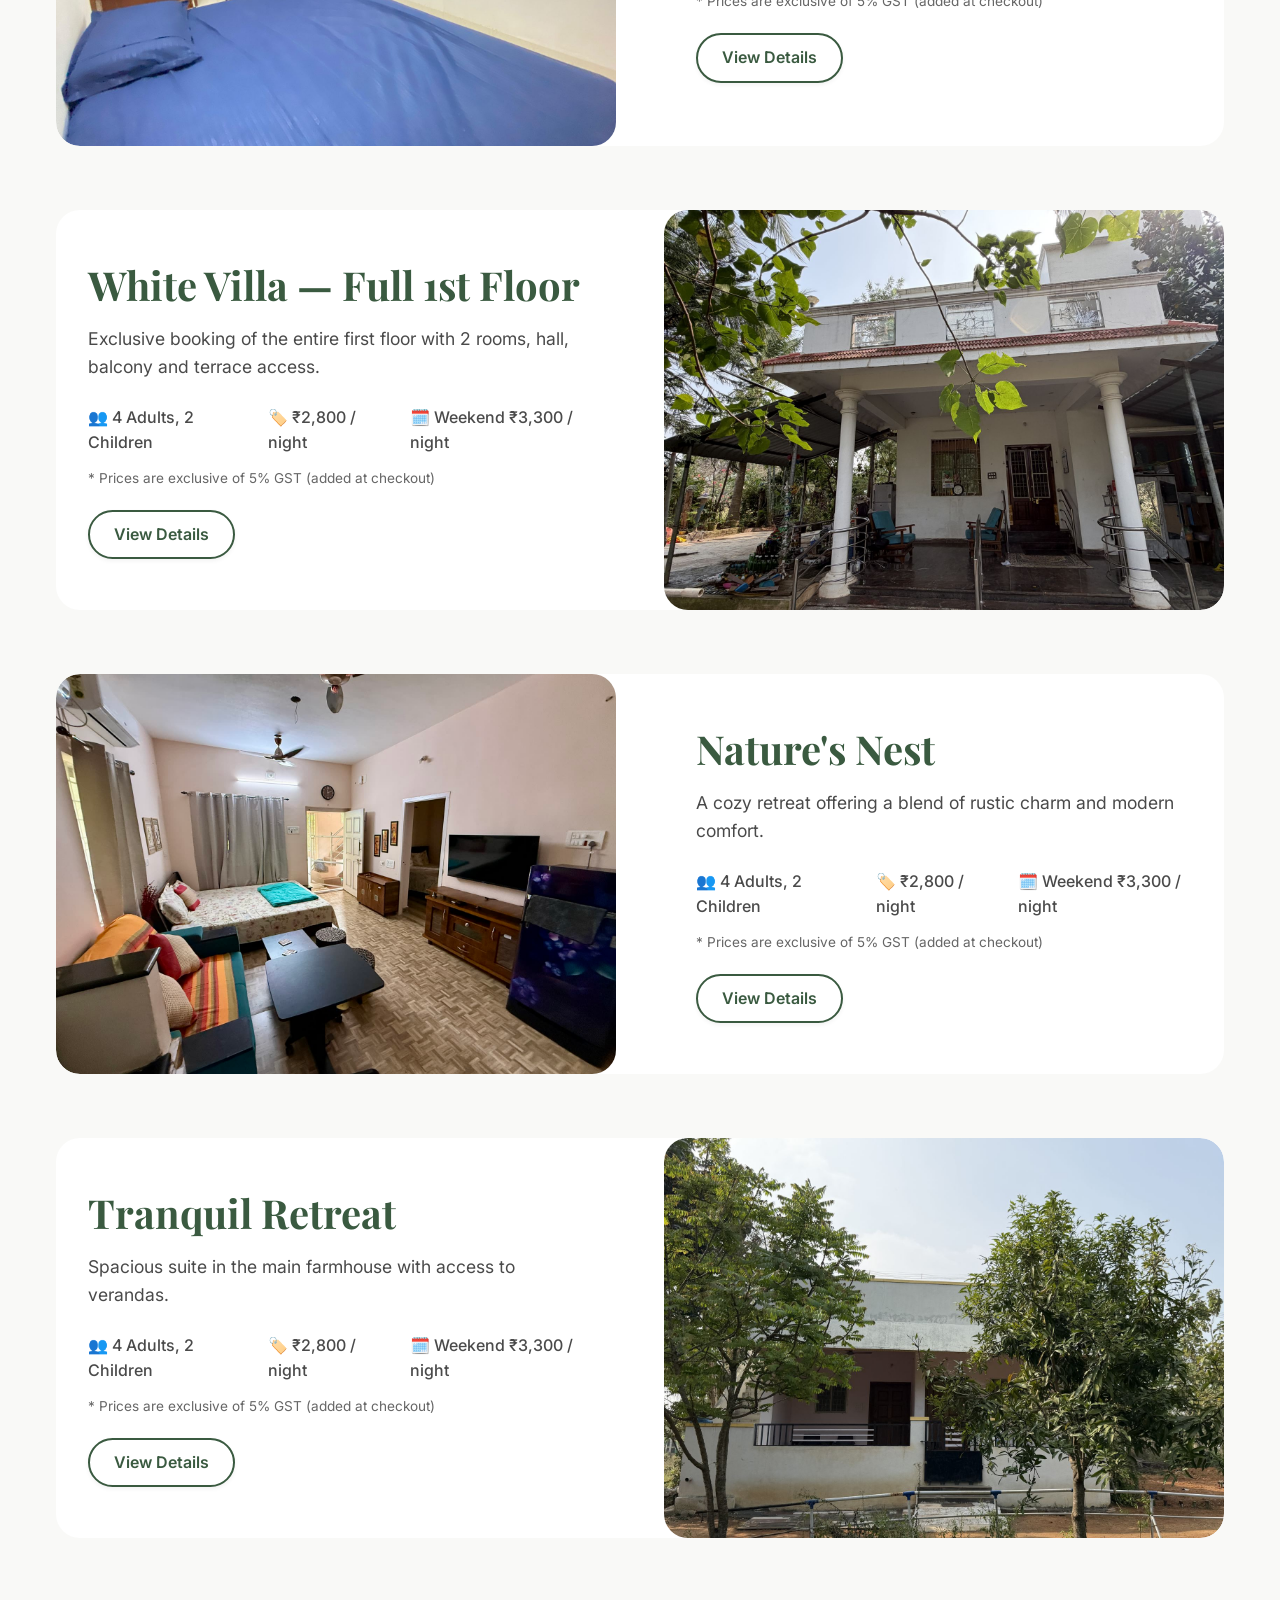
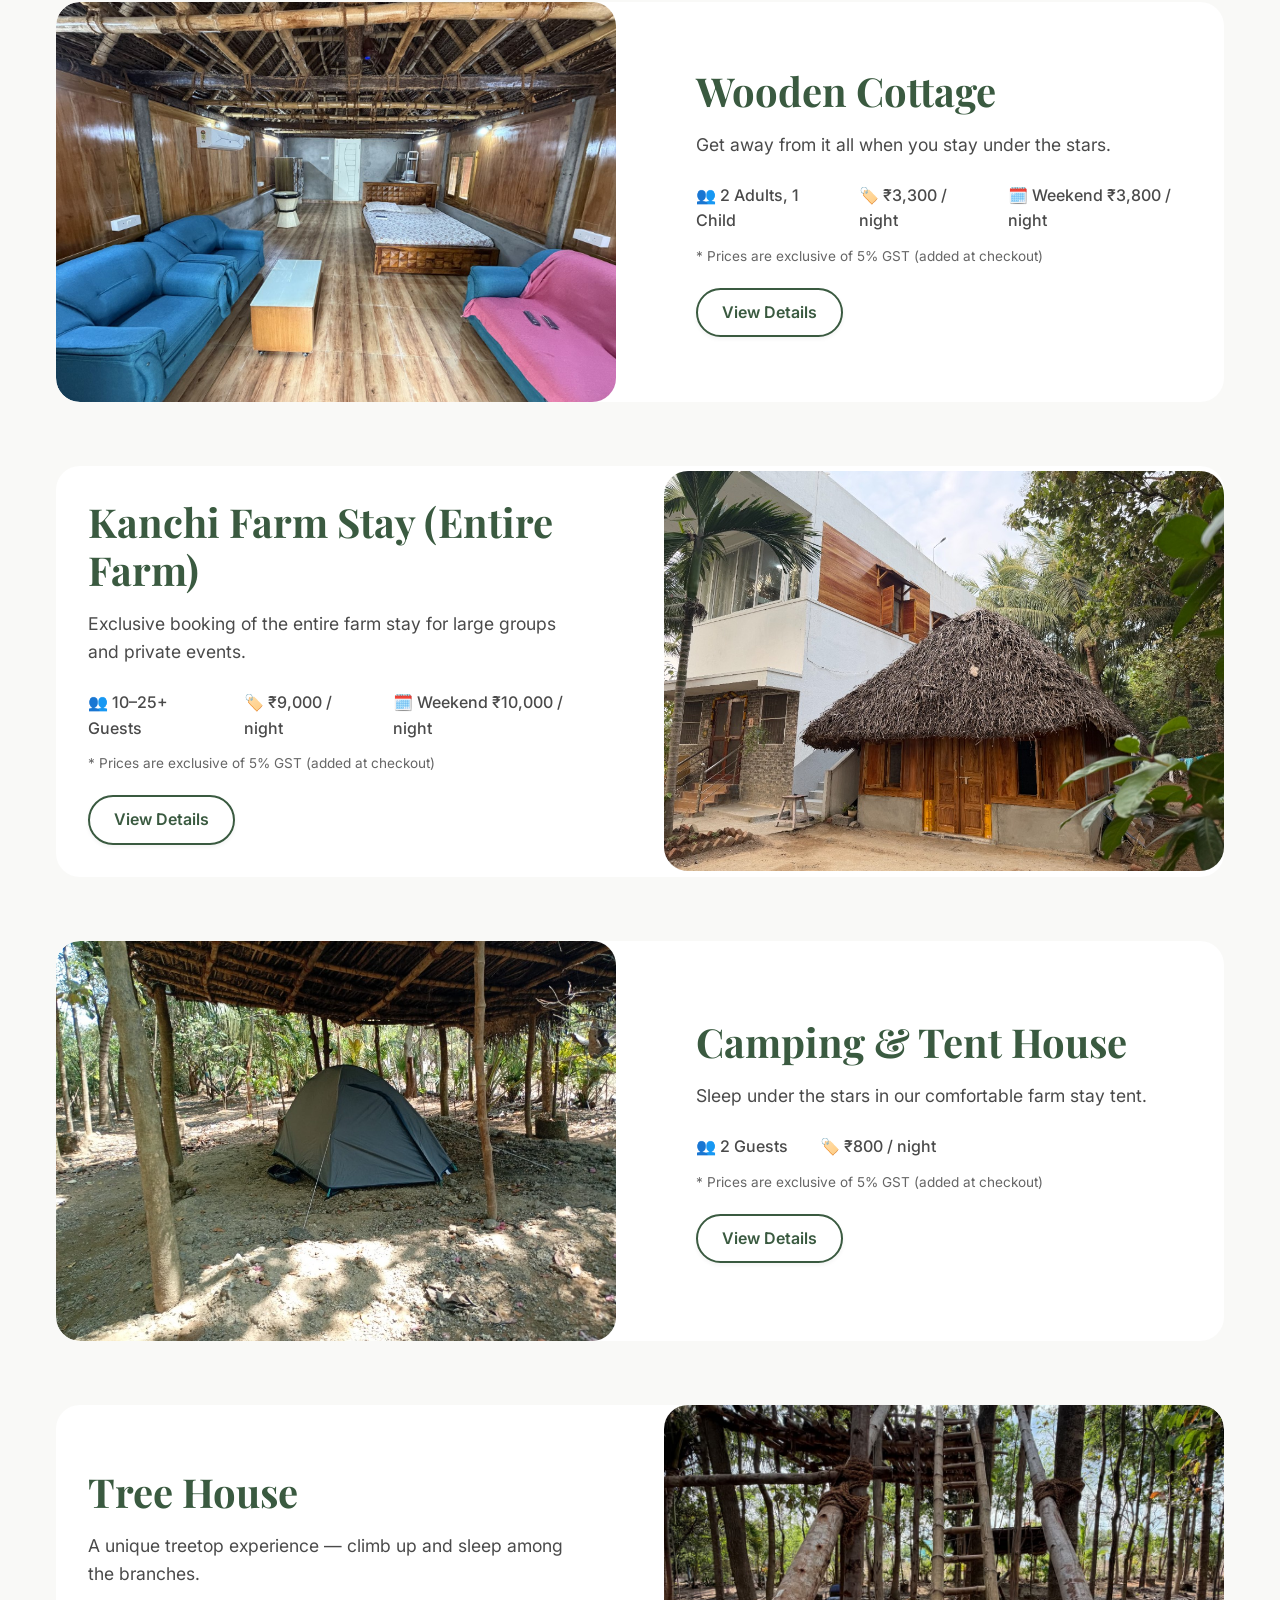
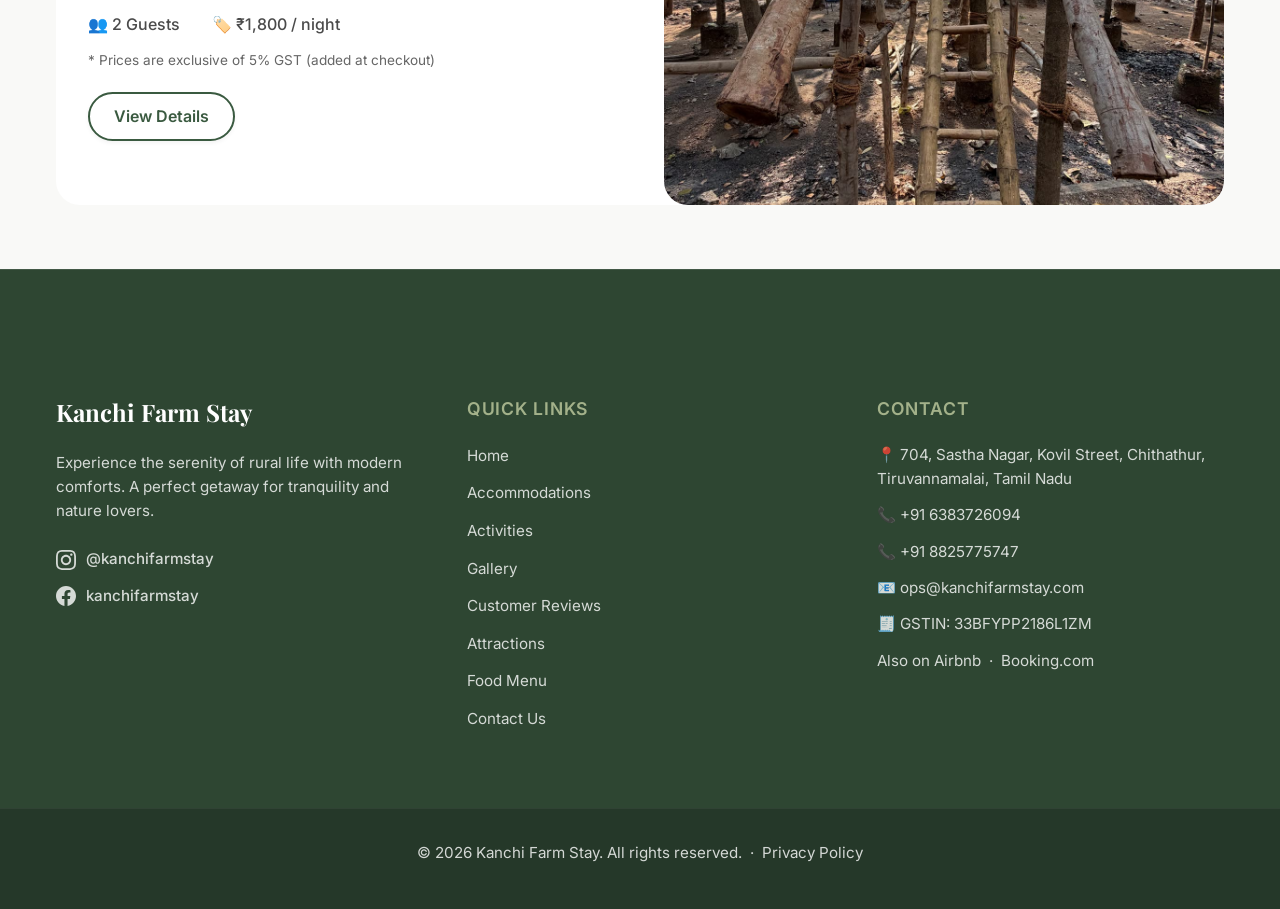
==== commit 0ff2fa84: "Add exclusive of GST note on properties and calculate 5% GST on checkout" ====
--- a/accommodations.html
+++ b/accommodations.html
@@ -19,7 +19,7 @@
         <header class="page-header">
             <div class="container text-center">
                 <h1>Our Accommodations</h1>
-                <p>Choose your perfect sanctuary amidst nature.</p>
+                <p>Choose your perfect sanctuary amidst nature. Prices are exclusive of 5% GST (added at checkout).</p>
             </div>
         </header>
 
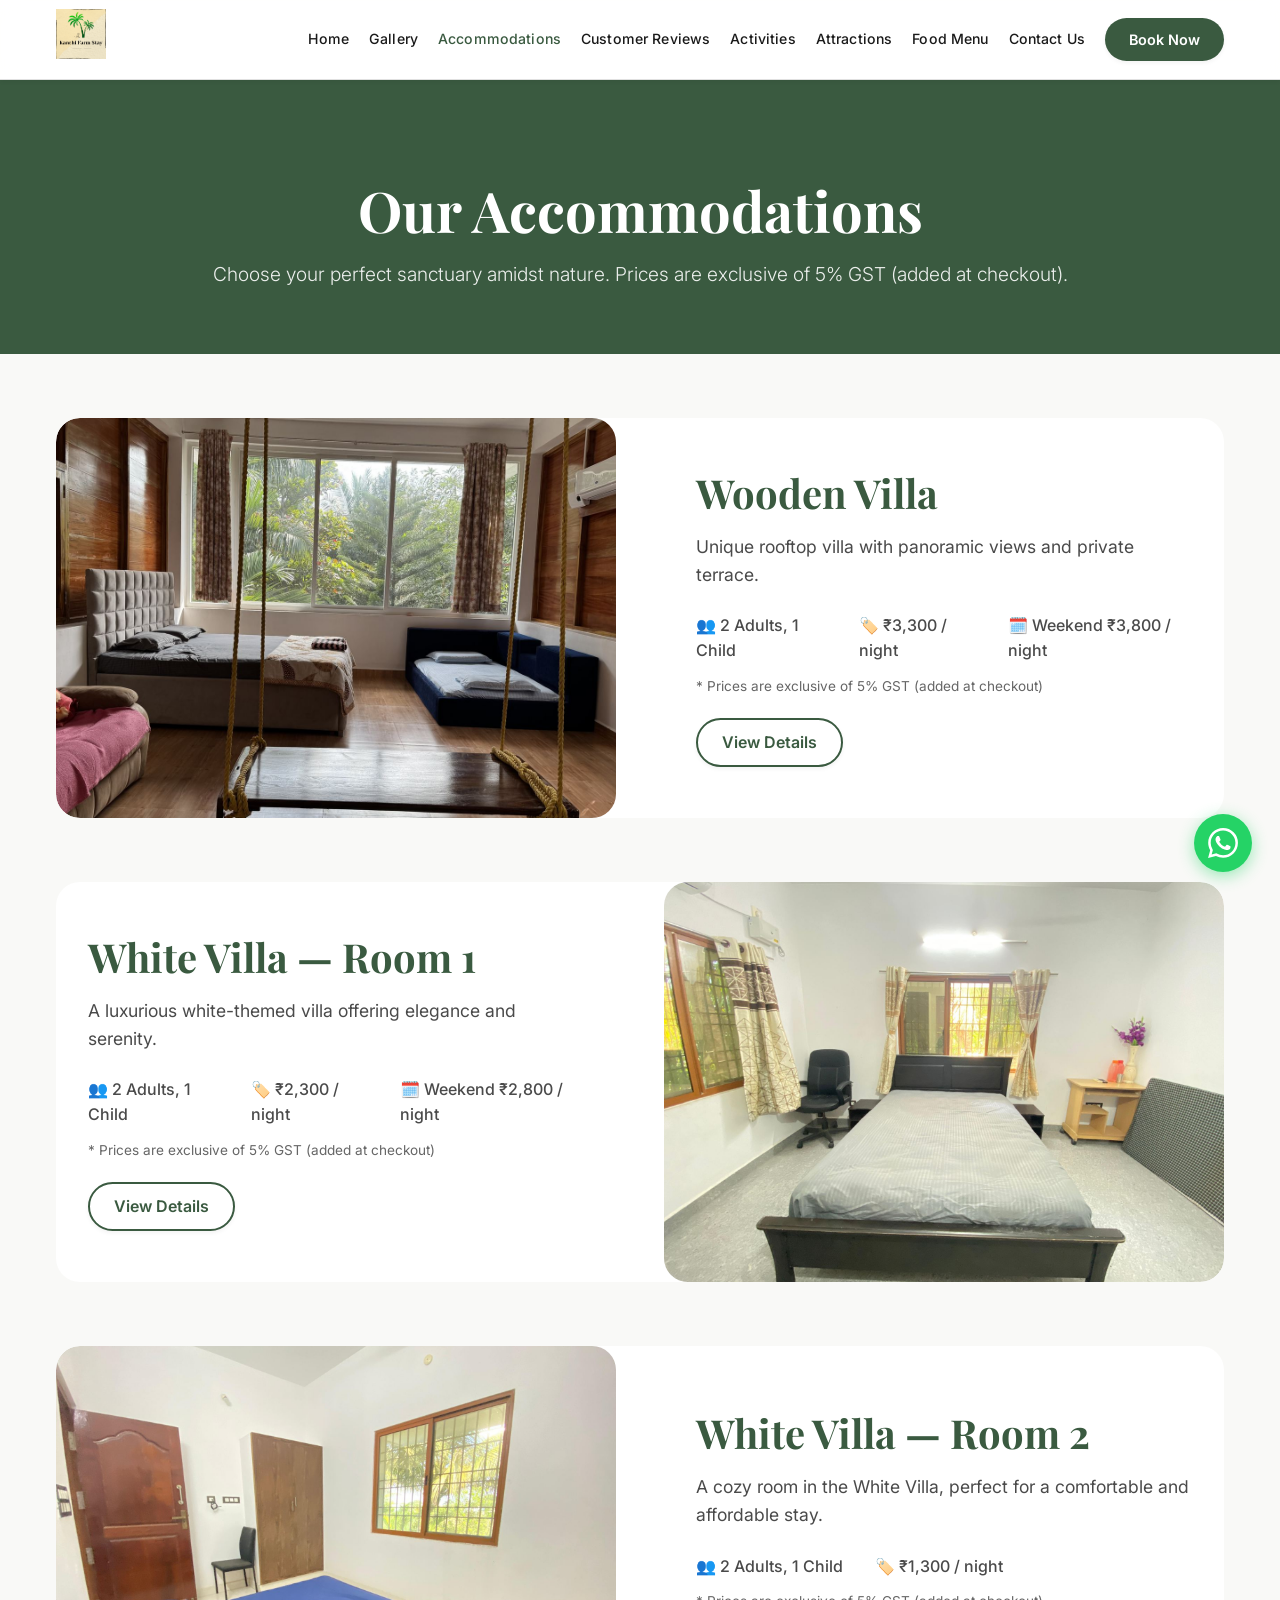
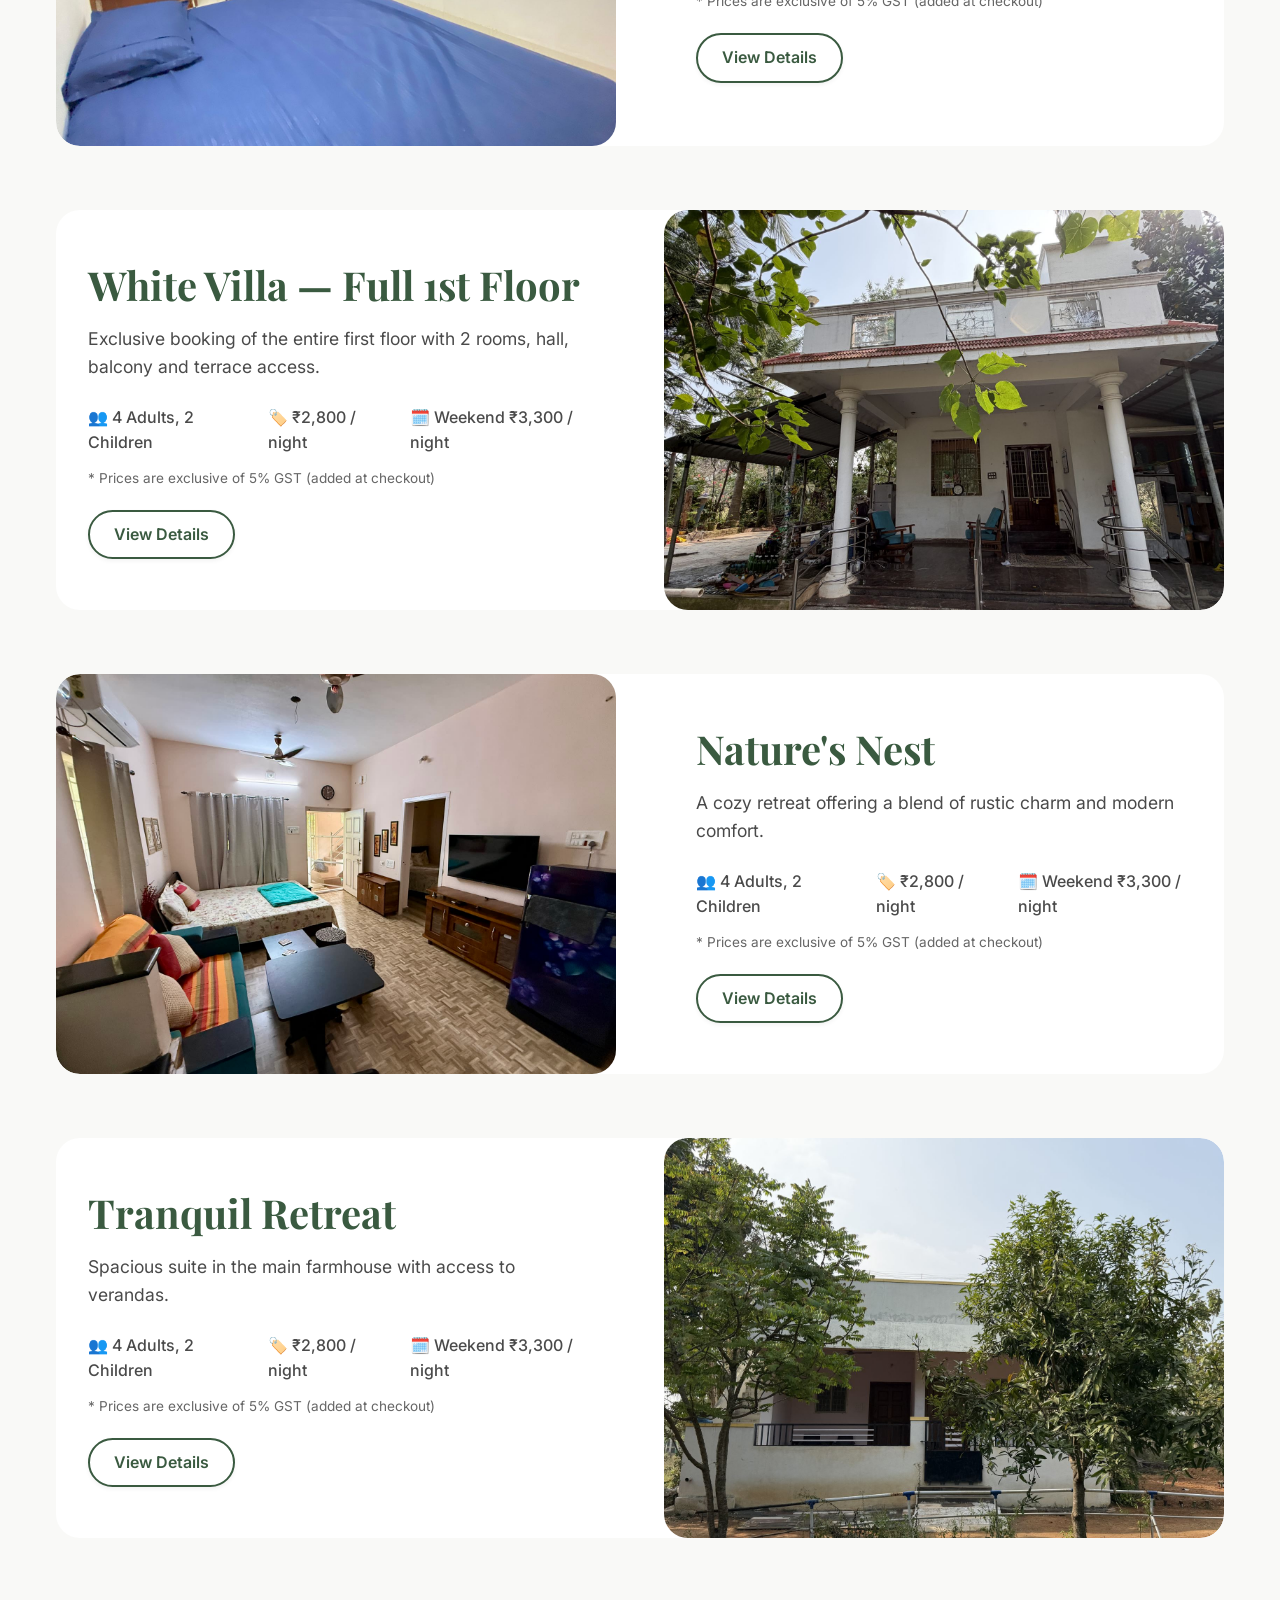
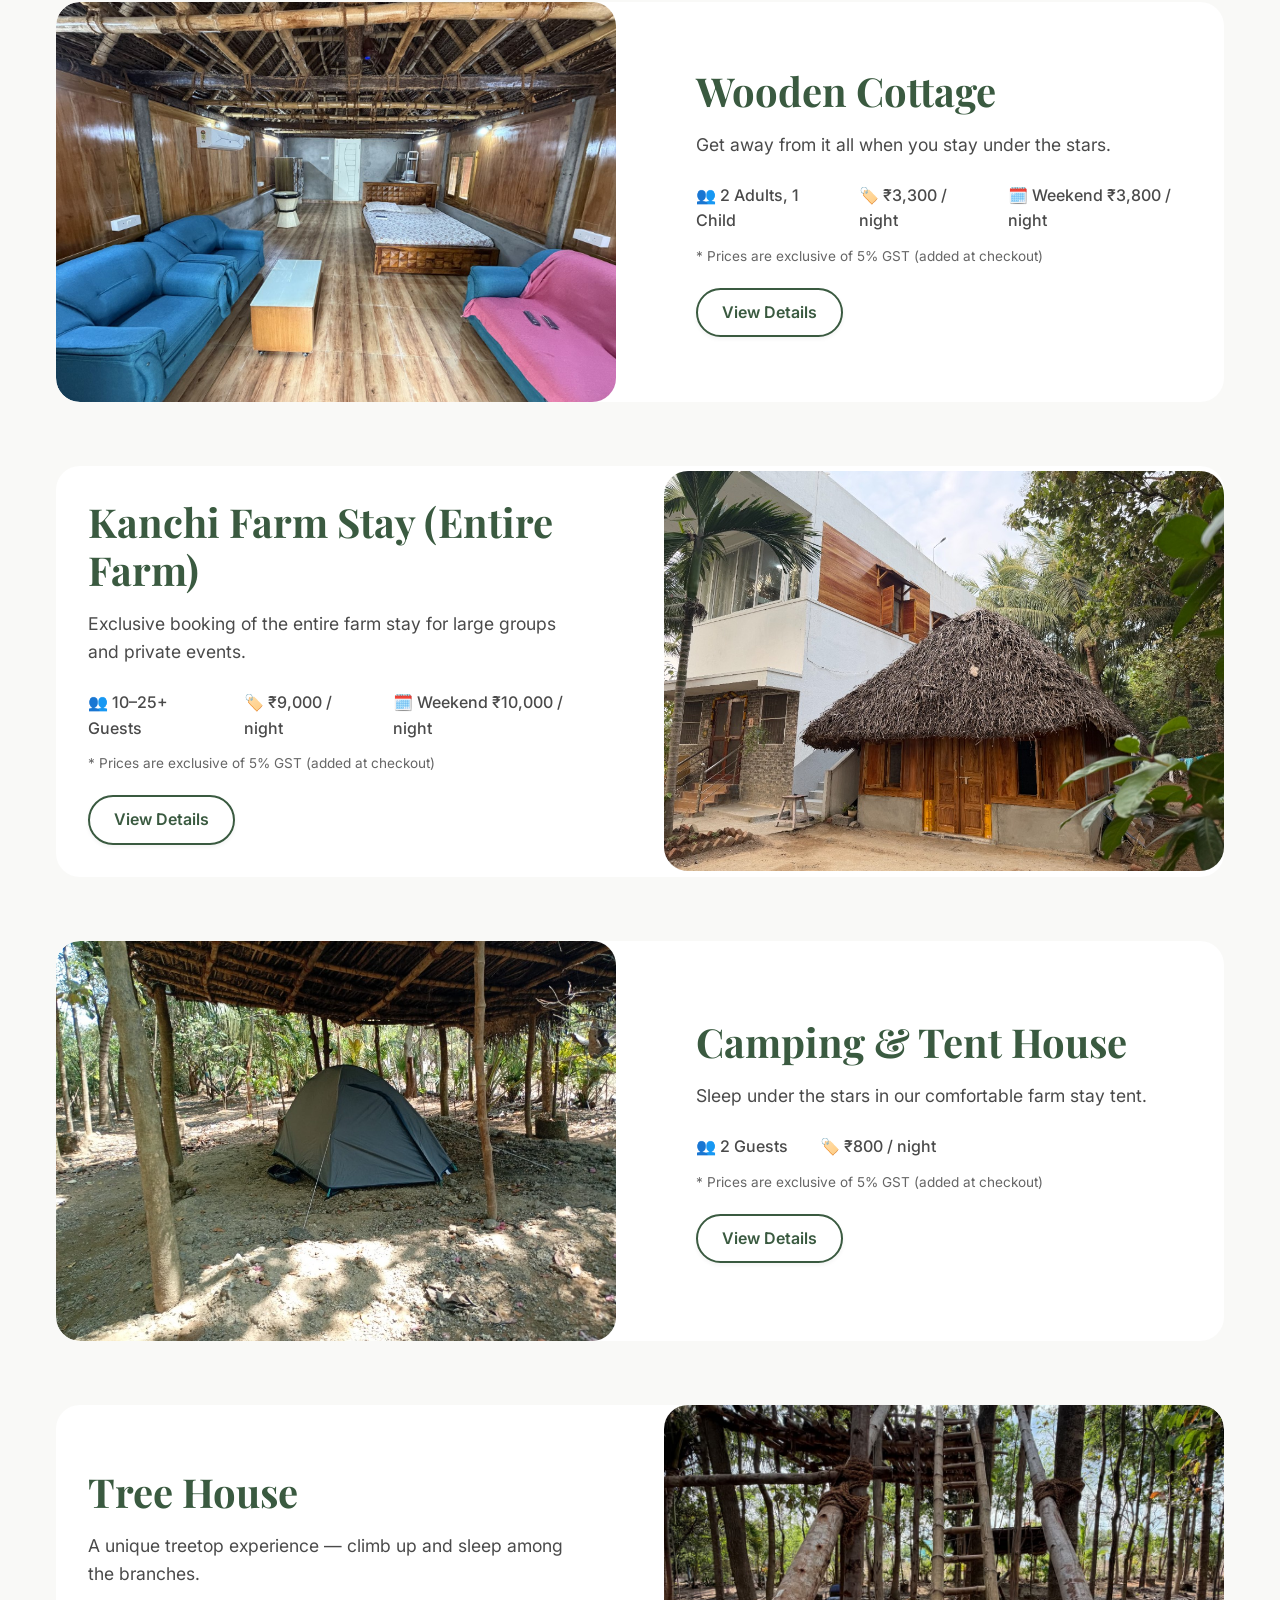
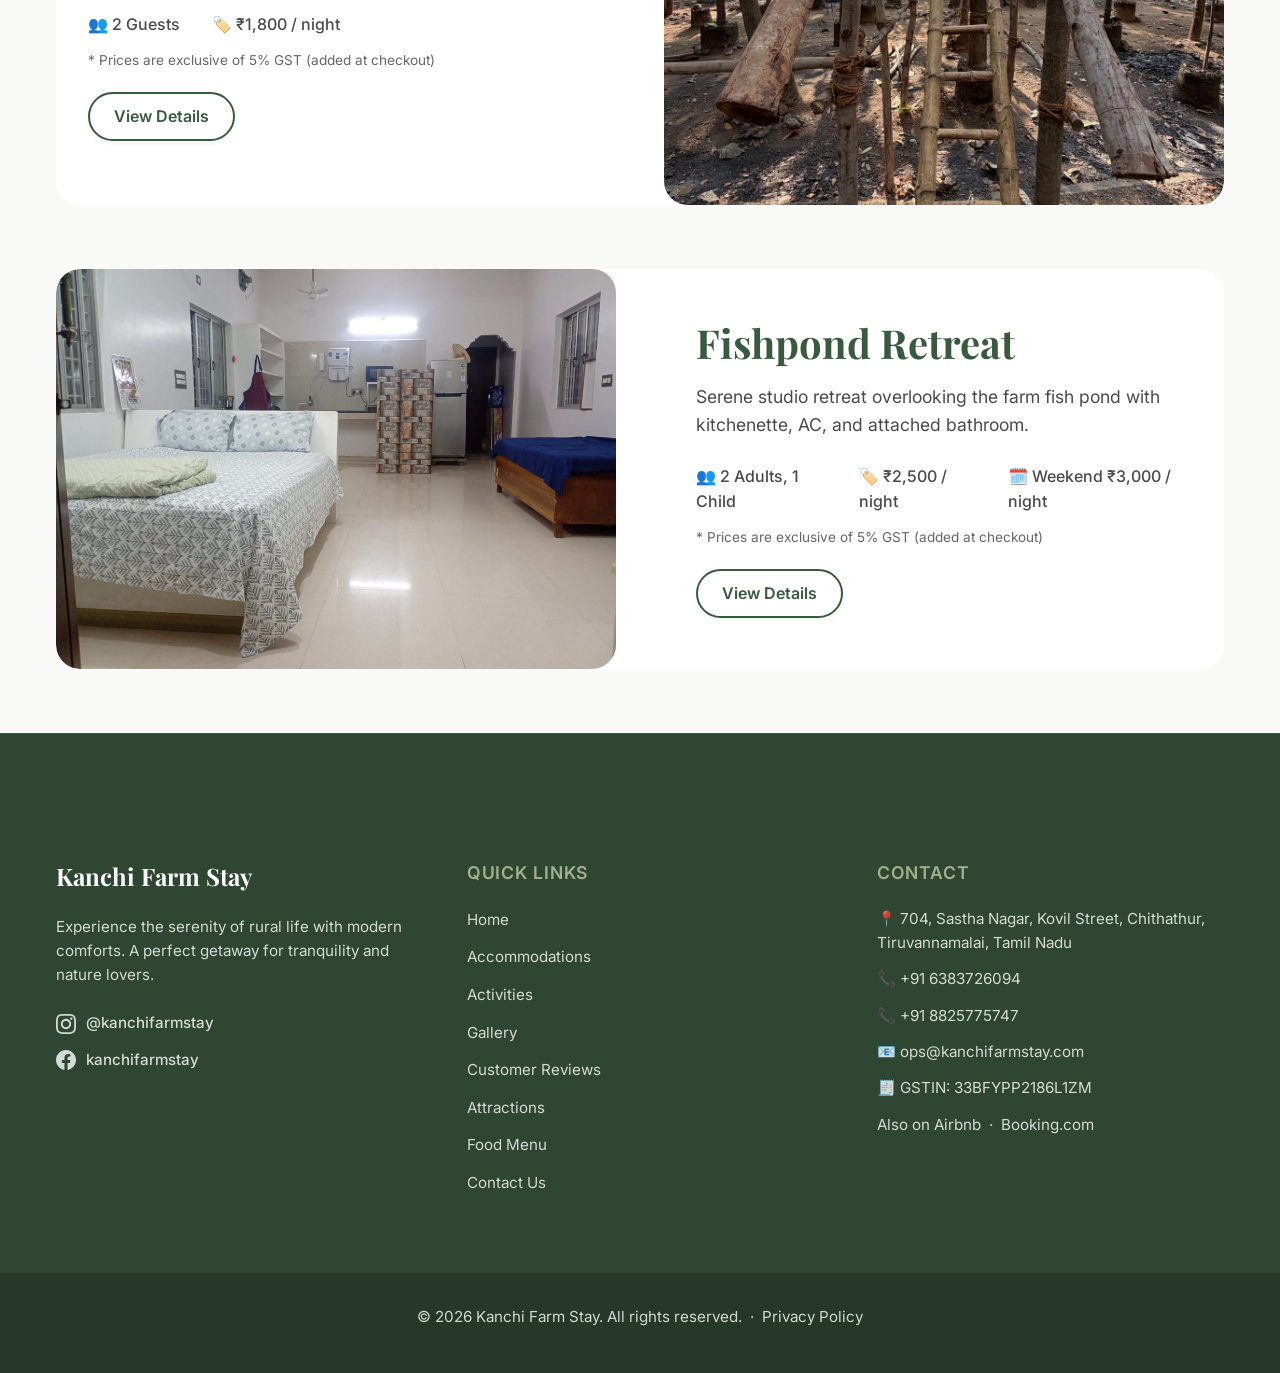
==== commit 9f715f6a: "List new property Fishpond Retreat with photos, pricing, and PMS inventory" ====
--- a/accommodations.html
+++ b/accommodations.html
@@ -5,7 +5,7 @@
     <meta charset="UTF-8">
     <meta name="viewport" content="width=device-width, initial-scale=1.0">
     <title>Accommodations | Kanchi Farm Stay</title>
-    <meta name="description" content="Browse our accommodations at Kanchi Farm Stay — Wooden Villa, White Villa, Nature's Nest, Tranquil Retreat, and Wooden Cottage. From ₹1,300/night near Kanchipuram.">
+    <meta name="description" content="Browse our accommodations at Kanchi Farm Stay — Wooden Villa, White Villa, Nature's Nest, Tranquil Retreat, Fishpond Retreat, and Wooden Cottage. From ₹1,300/night near Kanchipuram.">
     <link rel="icon" type="image/png" href="assets/images/logo.png">
     <link rel="stylesheet" href="style.css?v=2">
 </head>
@@ -37,7 +37,7 @@
     <div id="footer-placeholder"></div>
 
     <!-- Scripts -->
-    <script src="script.js?v=14"></script>
+    <script src="script.js?v=16"></script>
 </body>
 
 </html>
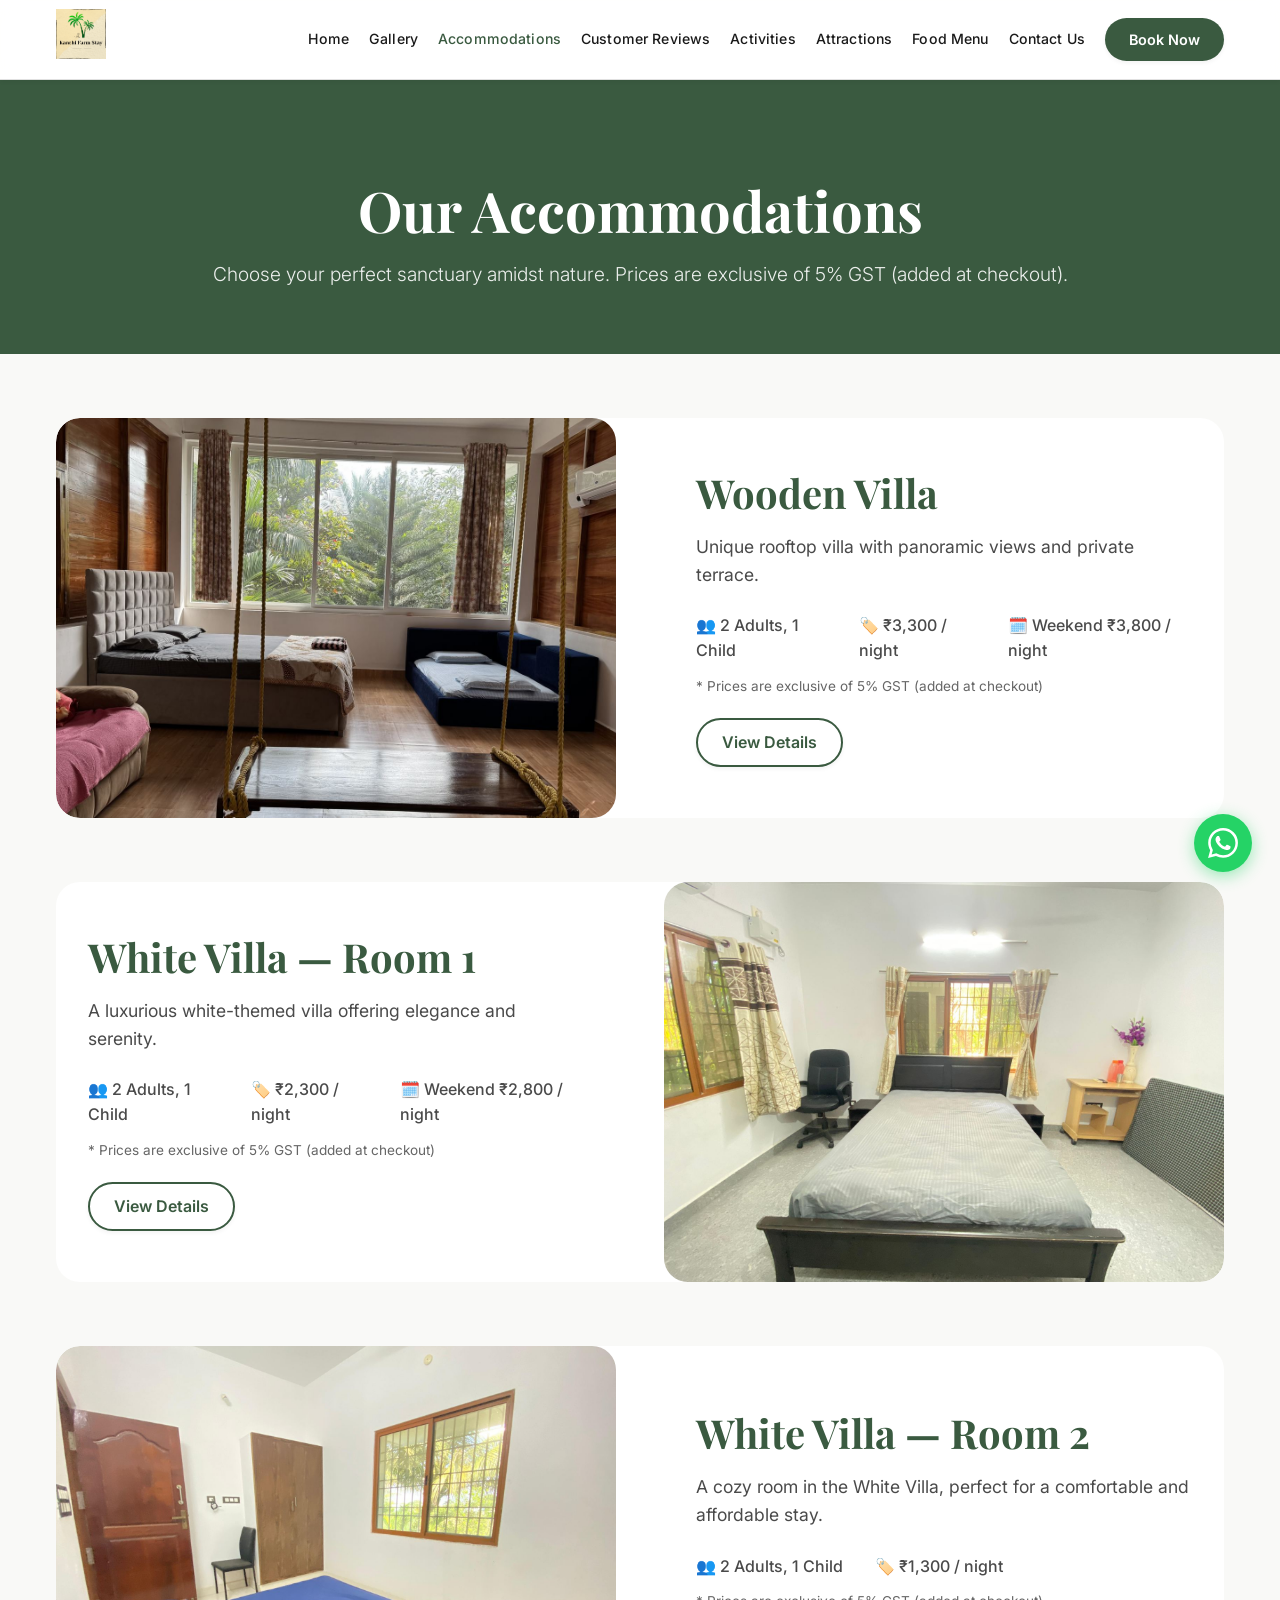
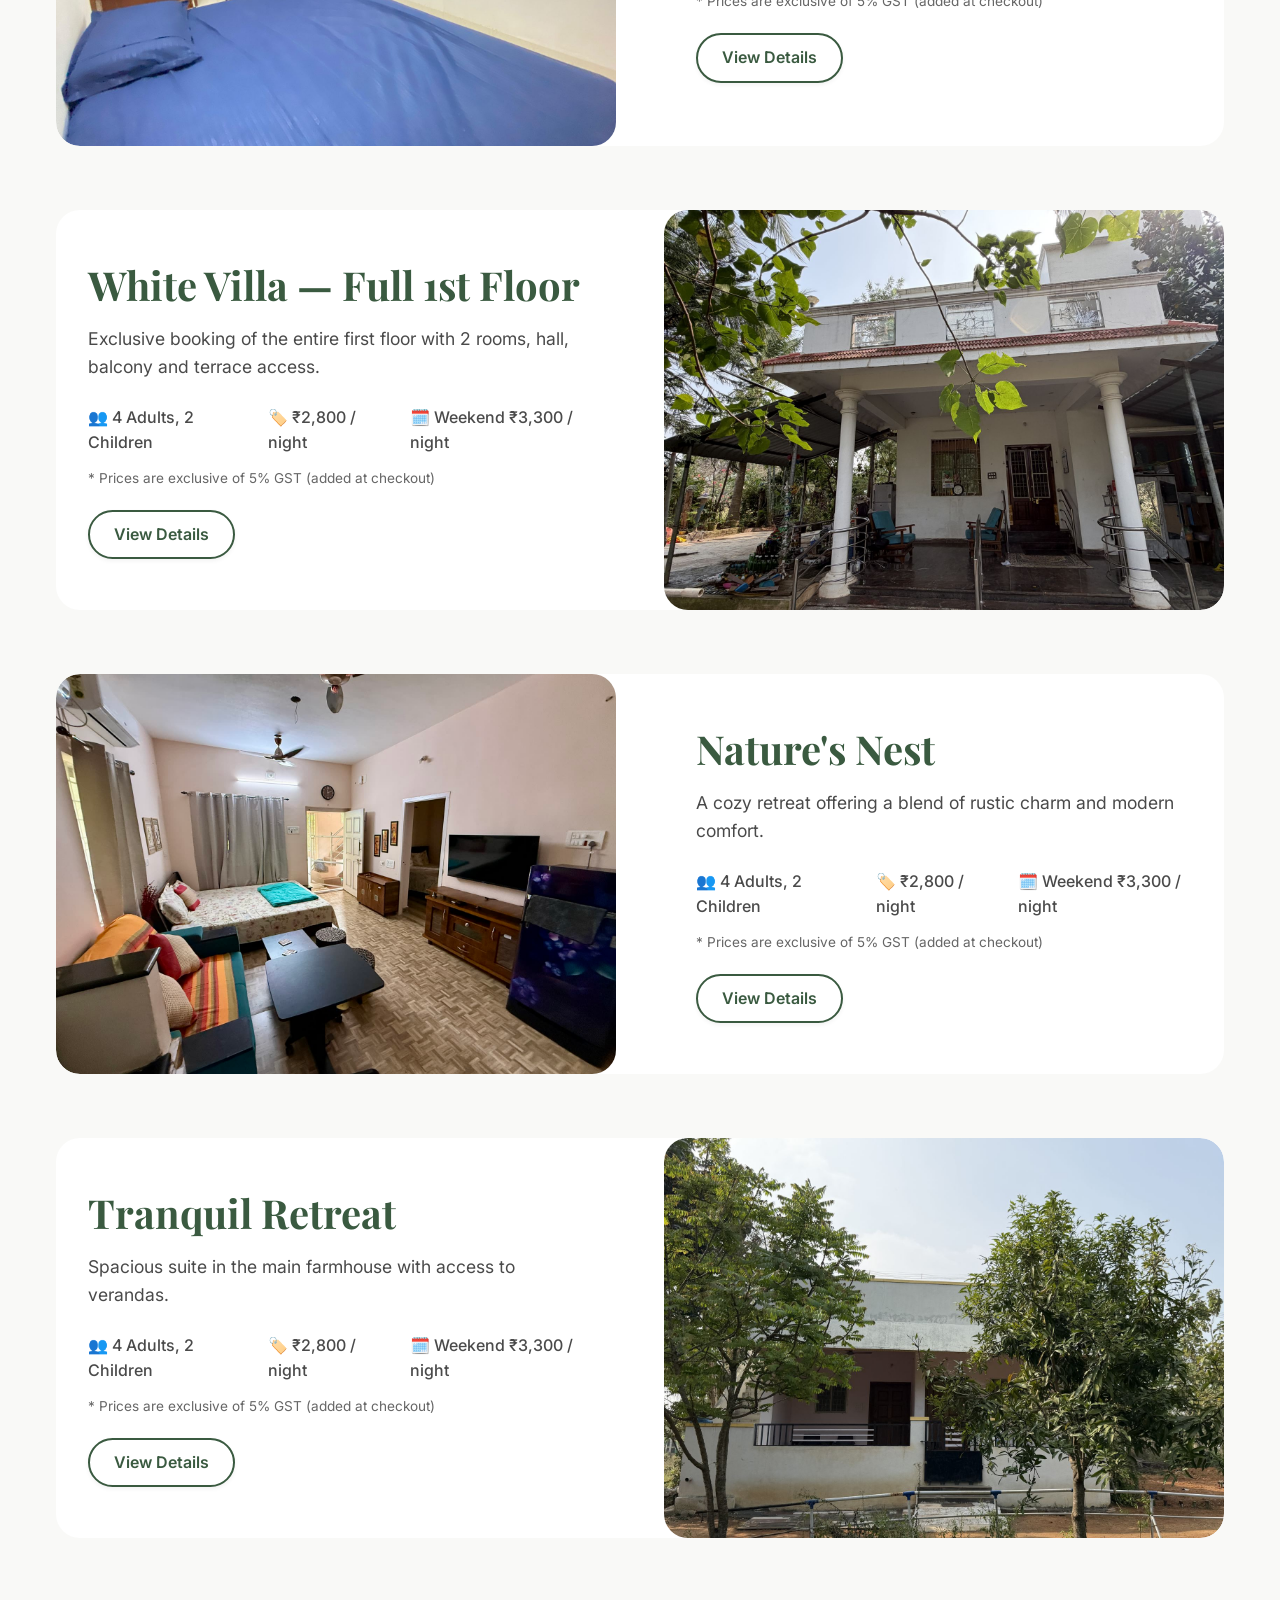
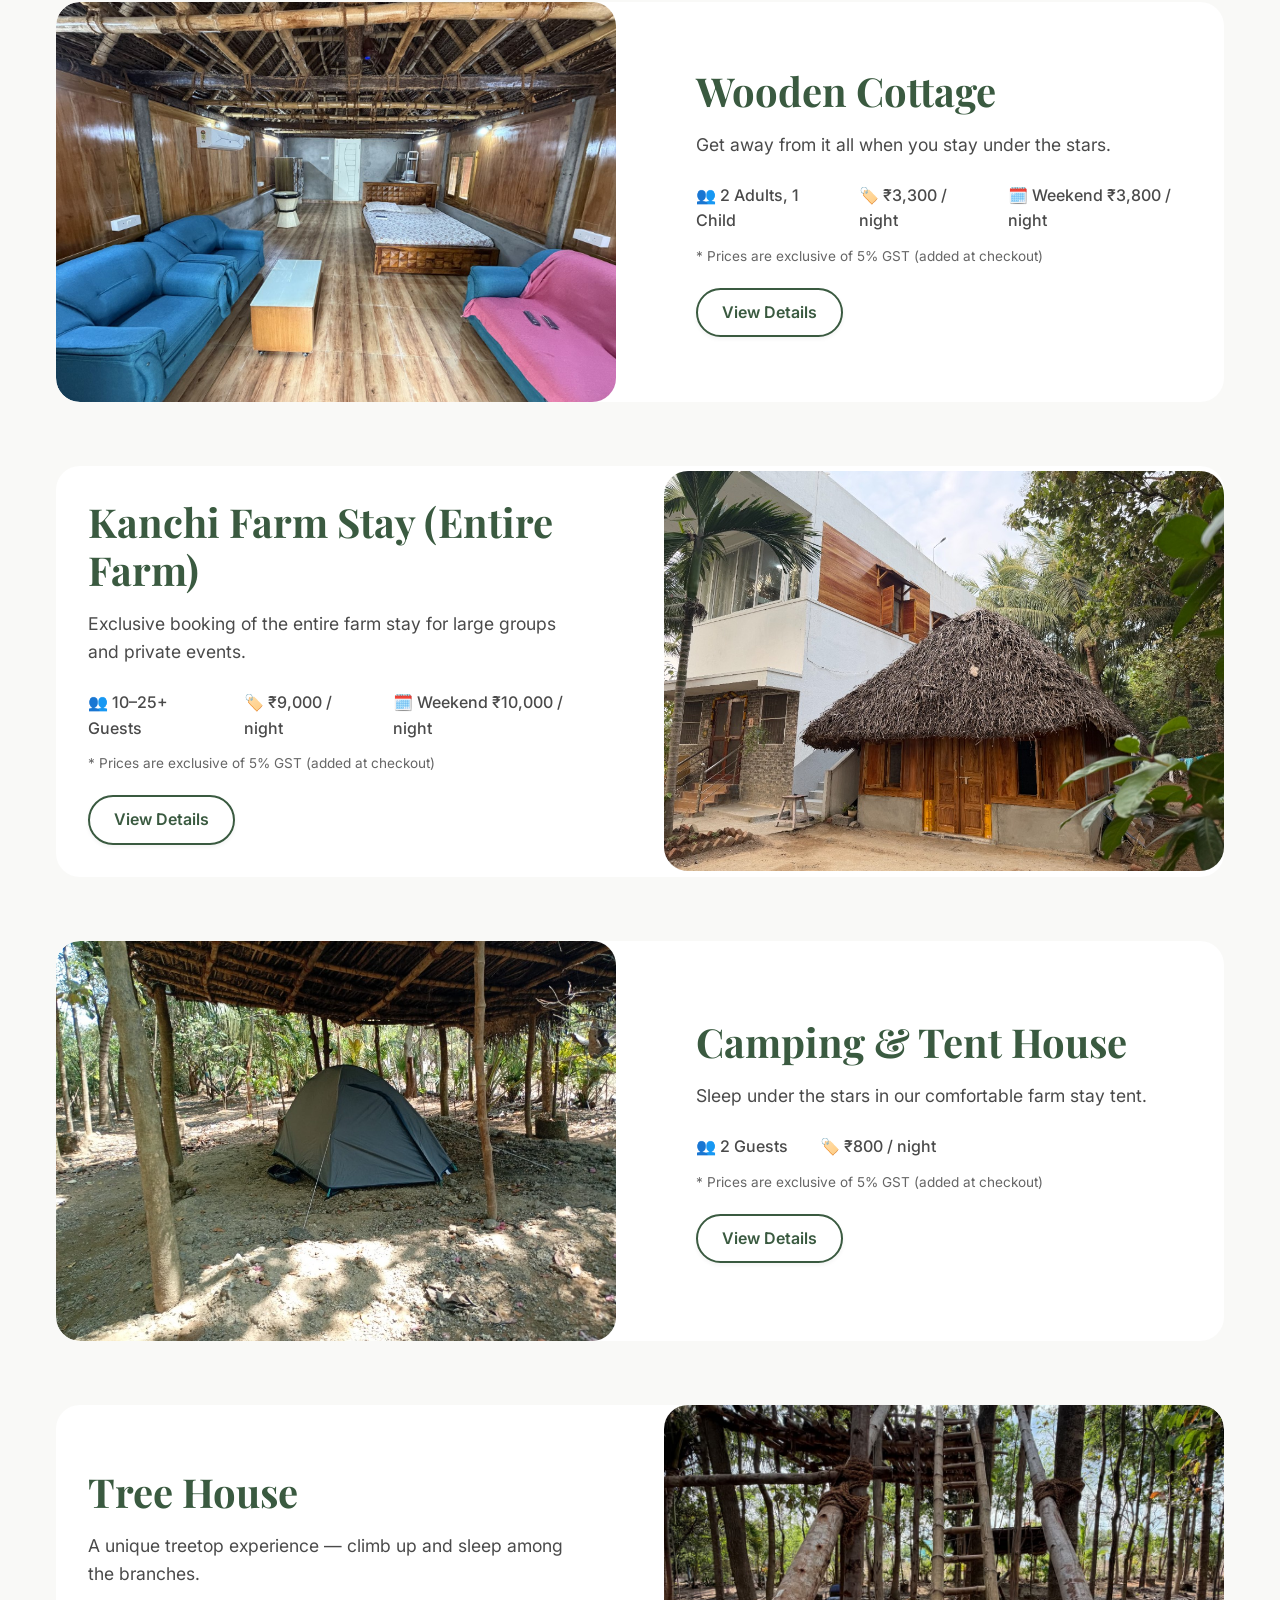
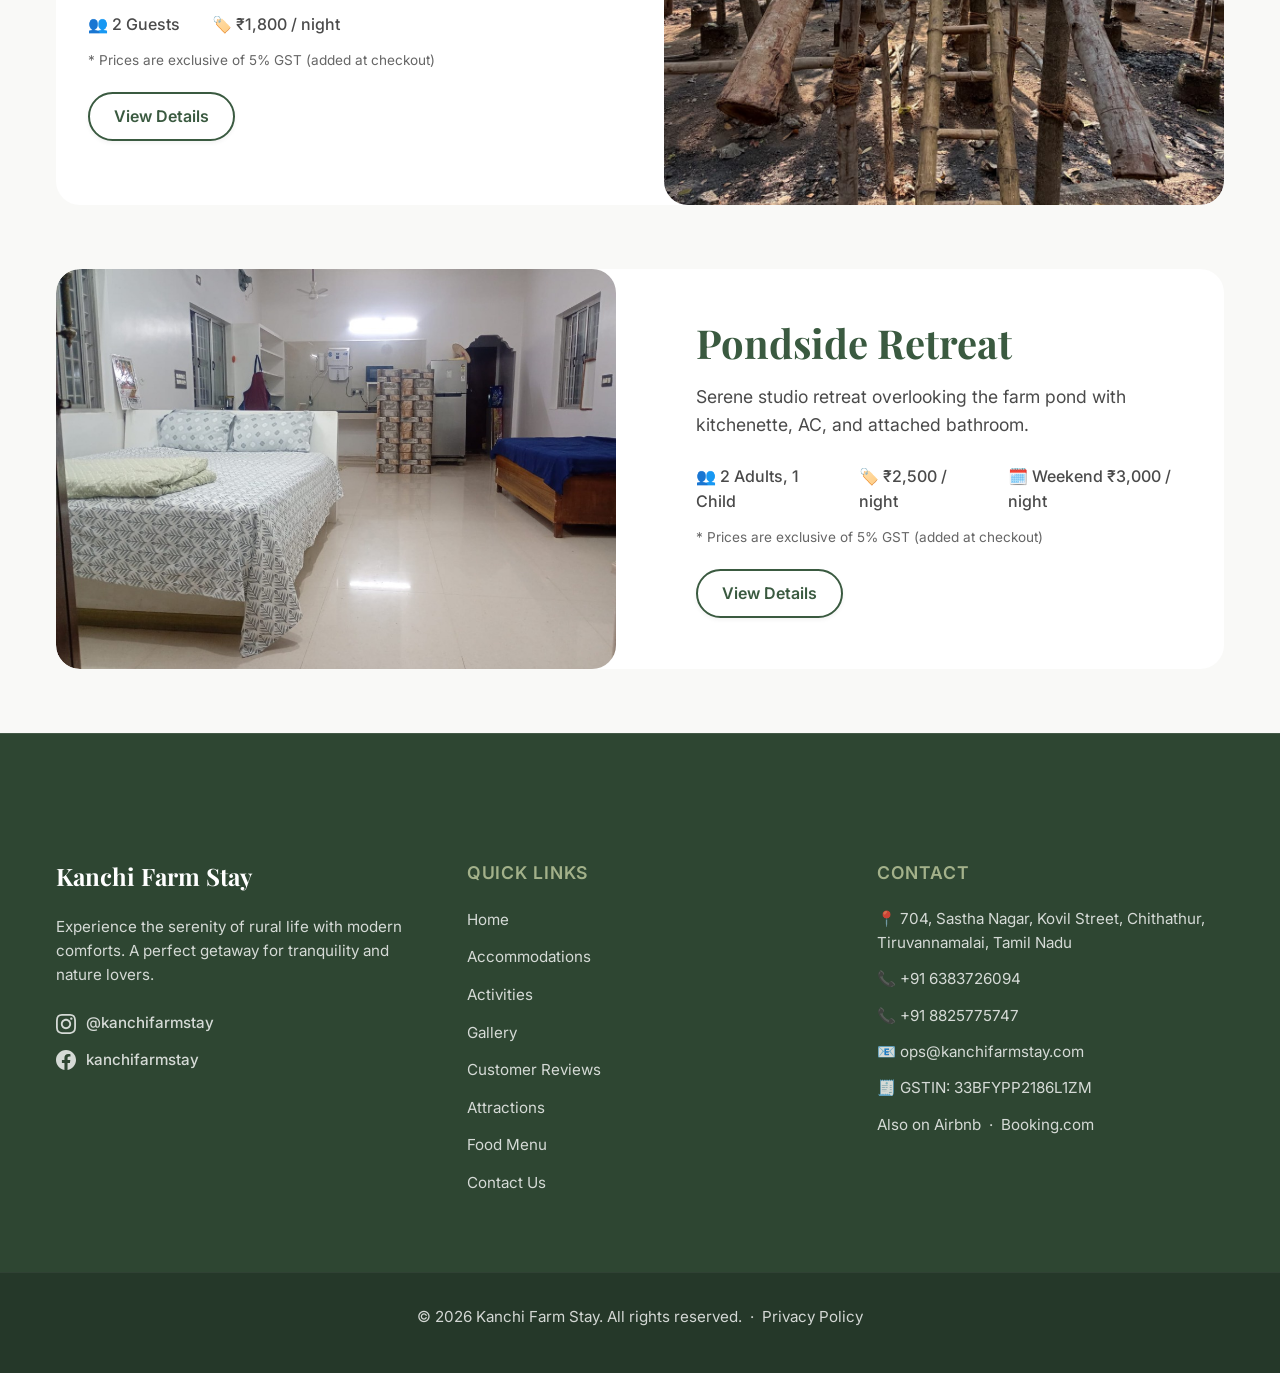
==== commit b78e5004: "Rename Fishpond Retreat to Pondside Retreat with v9 service worker cache" ====
--- a/accommodations.html
+++ b/accommodations.html
@@ -5,7 +5,7 @@
     <meta charset="UTF-8">
     <meta name="viewport" content="width=device-width, initial-scale=1.0">
     <title>Accommodations | Kanchi Farm Stay</title>
-    <meta name="description" content="Browse our accommodations at Kanchi Farm Stay — Wooden Villa, White Villa, Nature's Nest, Tranquil Retreat, Fishpond Retreat, and Wooden Cottage. From ₹1,300/night near Kanchipuram.">
+    <meta name="description" content="Browse our accommodations at Kanchi Farm Stay — Wooden Villa, White Villa, Nature's Nest, Tranquil Retreat, Pondside Retreat, and Wooden Cottage. From ₹1,300/night near Kanchipuram.">
     <link rel="icon" type="image/png" href="assets/images/logo.png">
     <link rel="stylesheet" href="style.css?v=2">
 </head>
@@ -37,7 +37,7 @@
     <div id="footer-placeholder"></div>
 
     <!-- Scripts -->
-    <script src="script.js?v=16"></script>
+    <script src="script.js?v=18"></script>
 </body>
 
 </html>
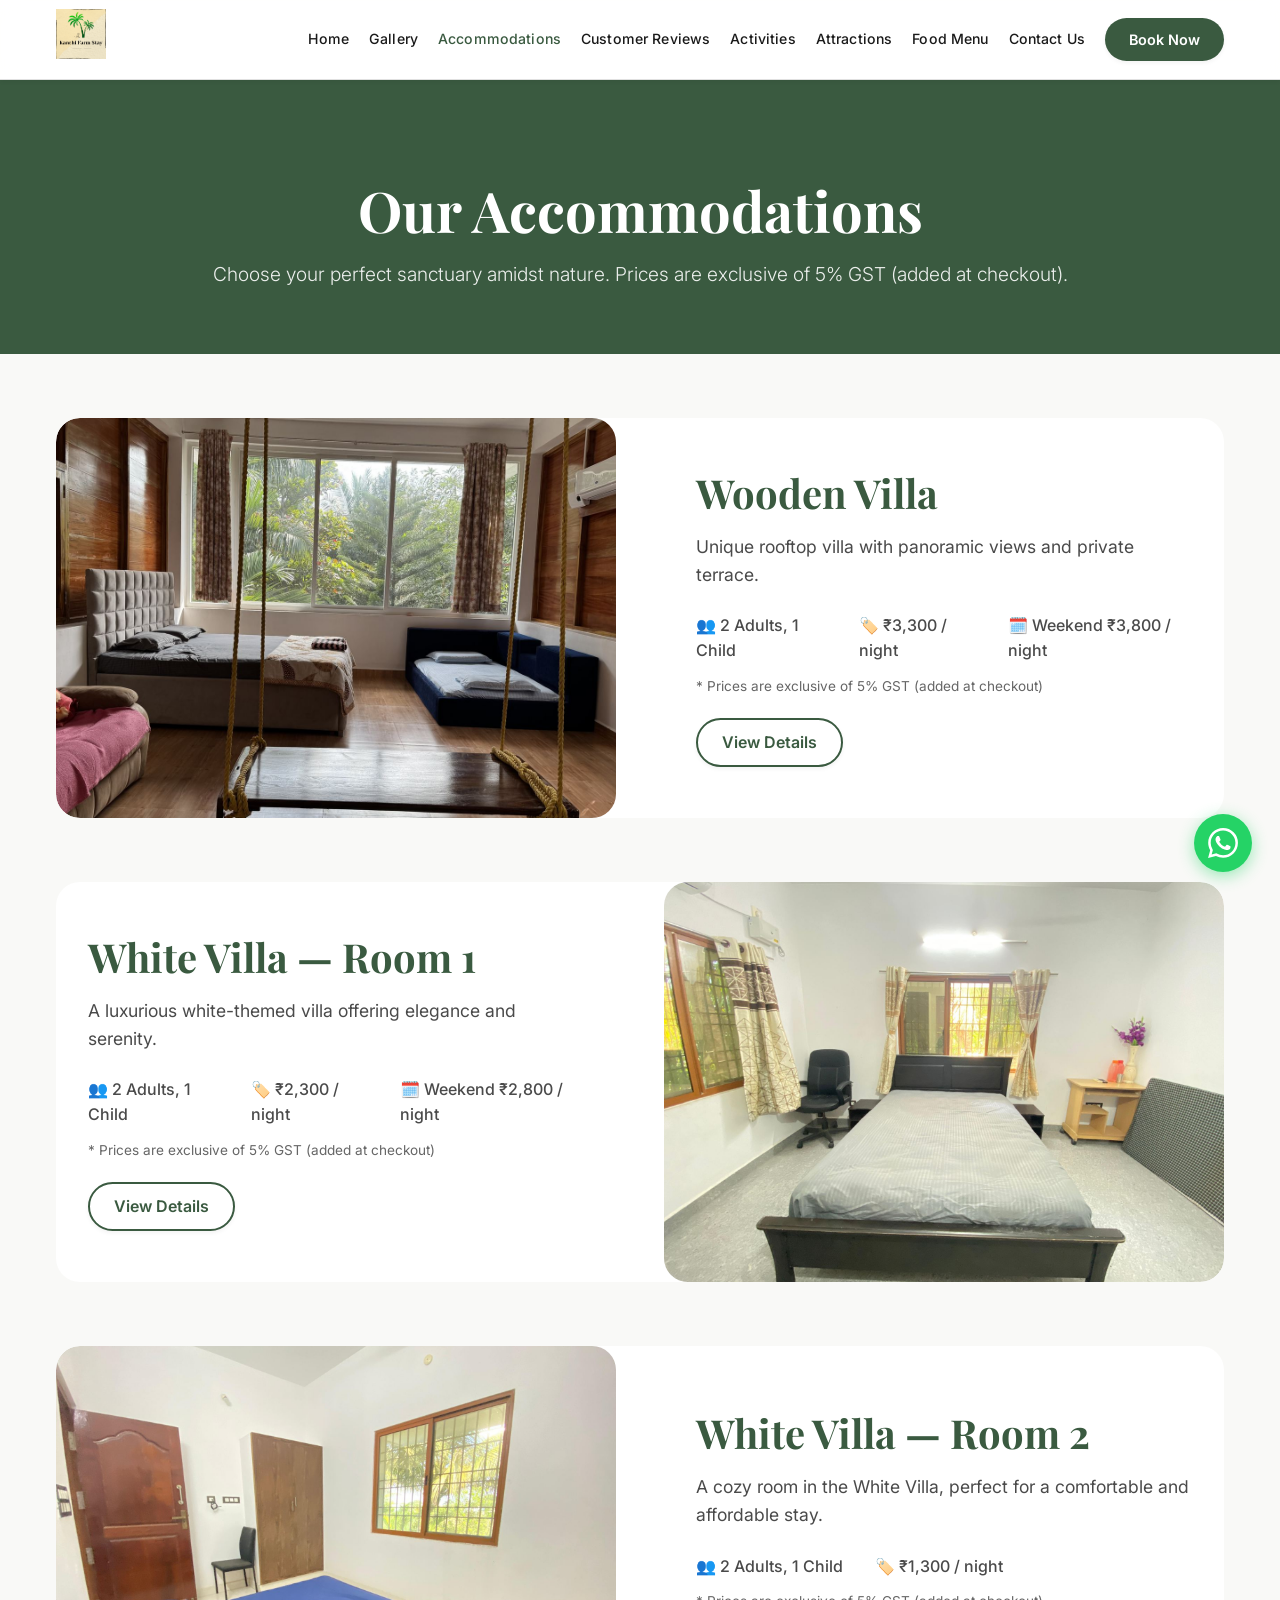
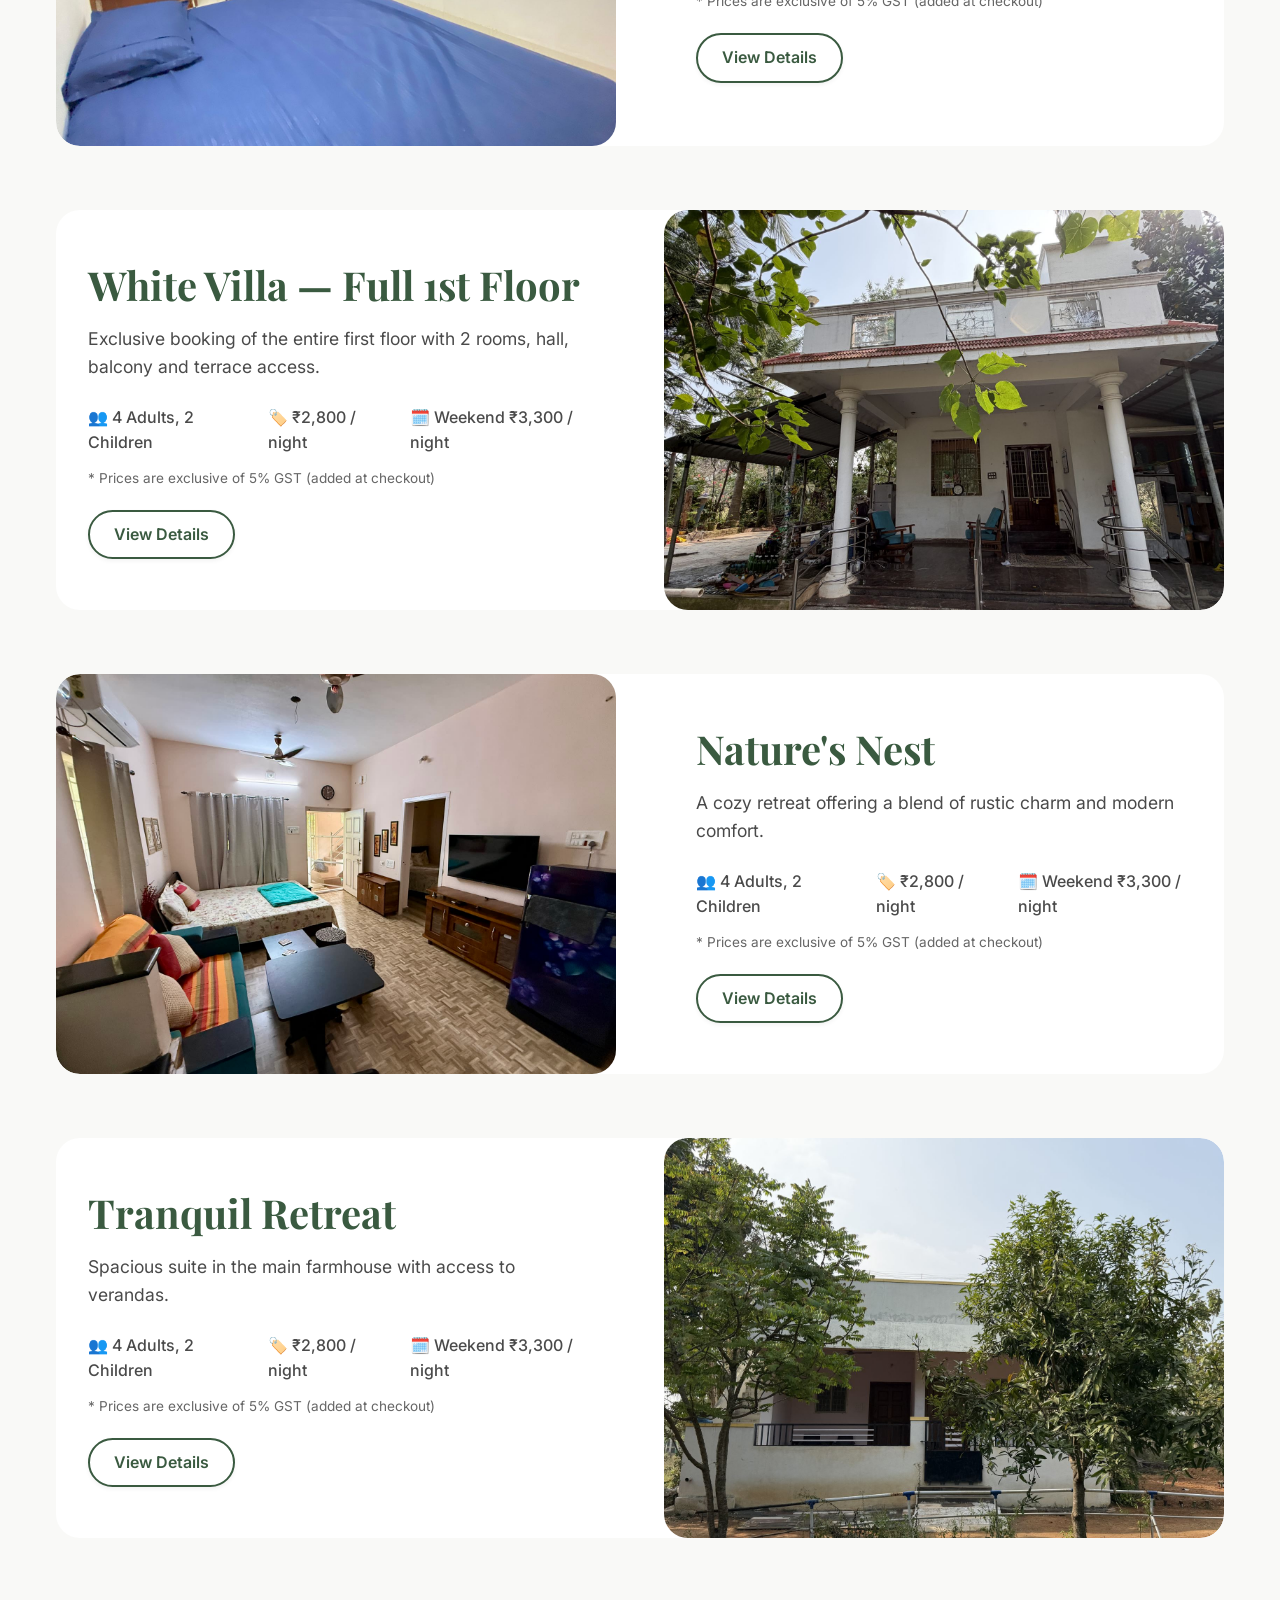
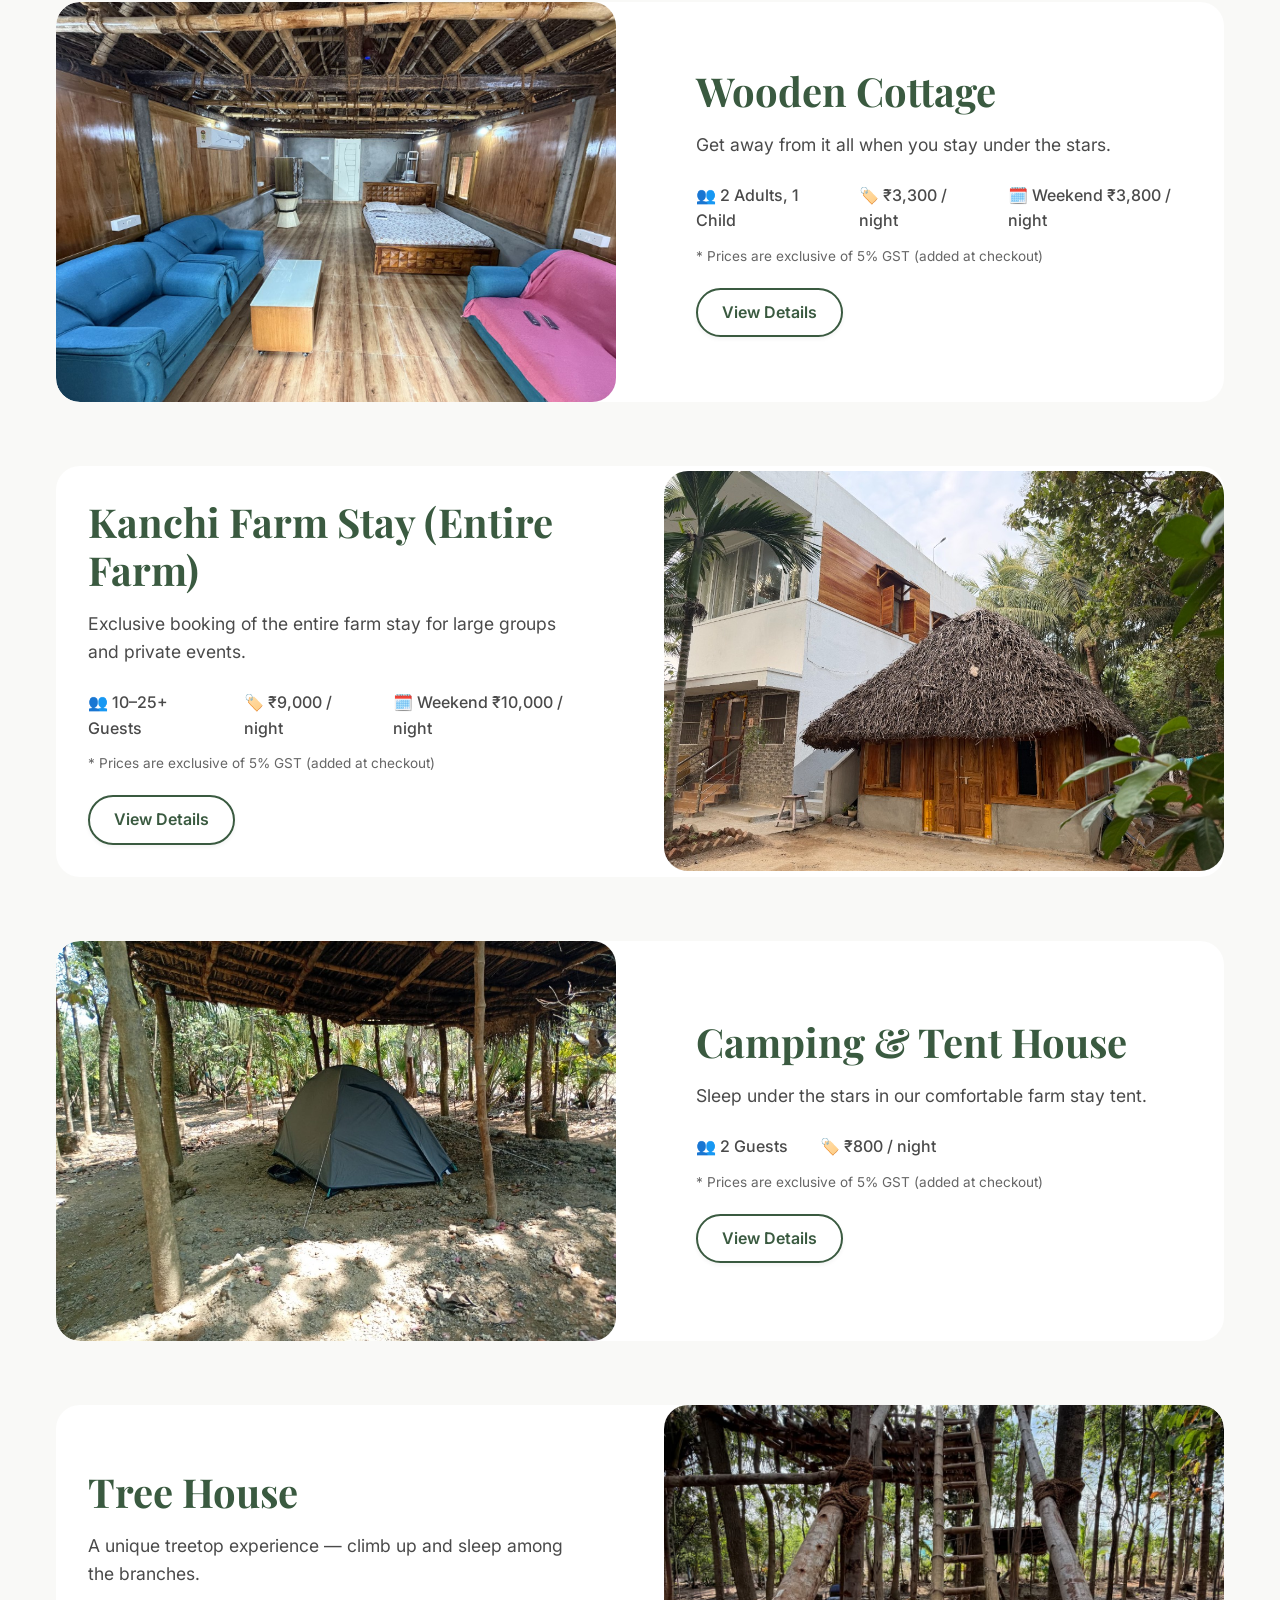
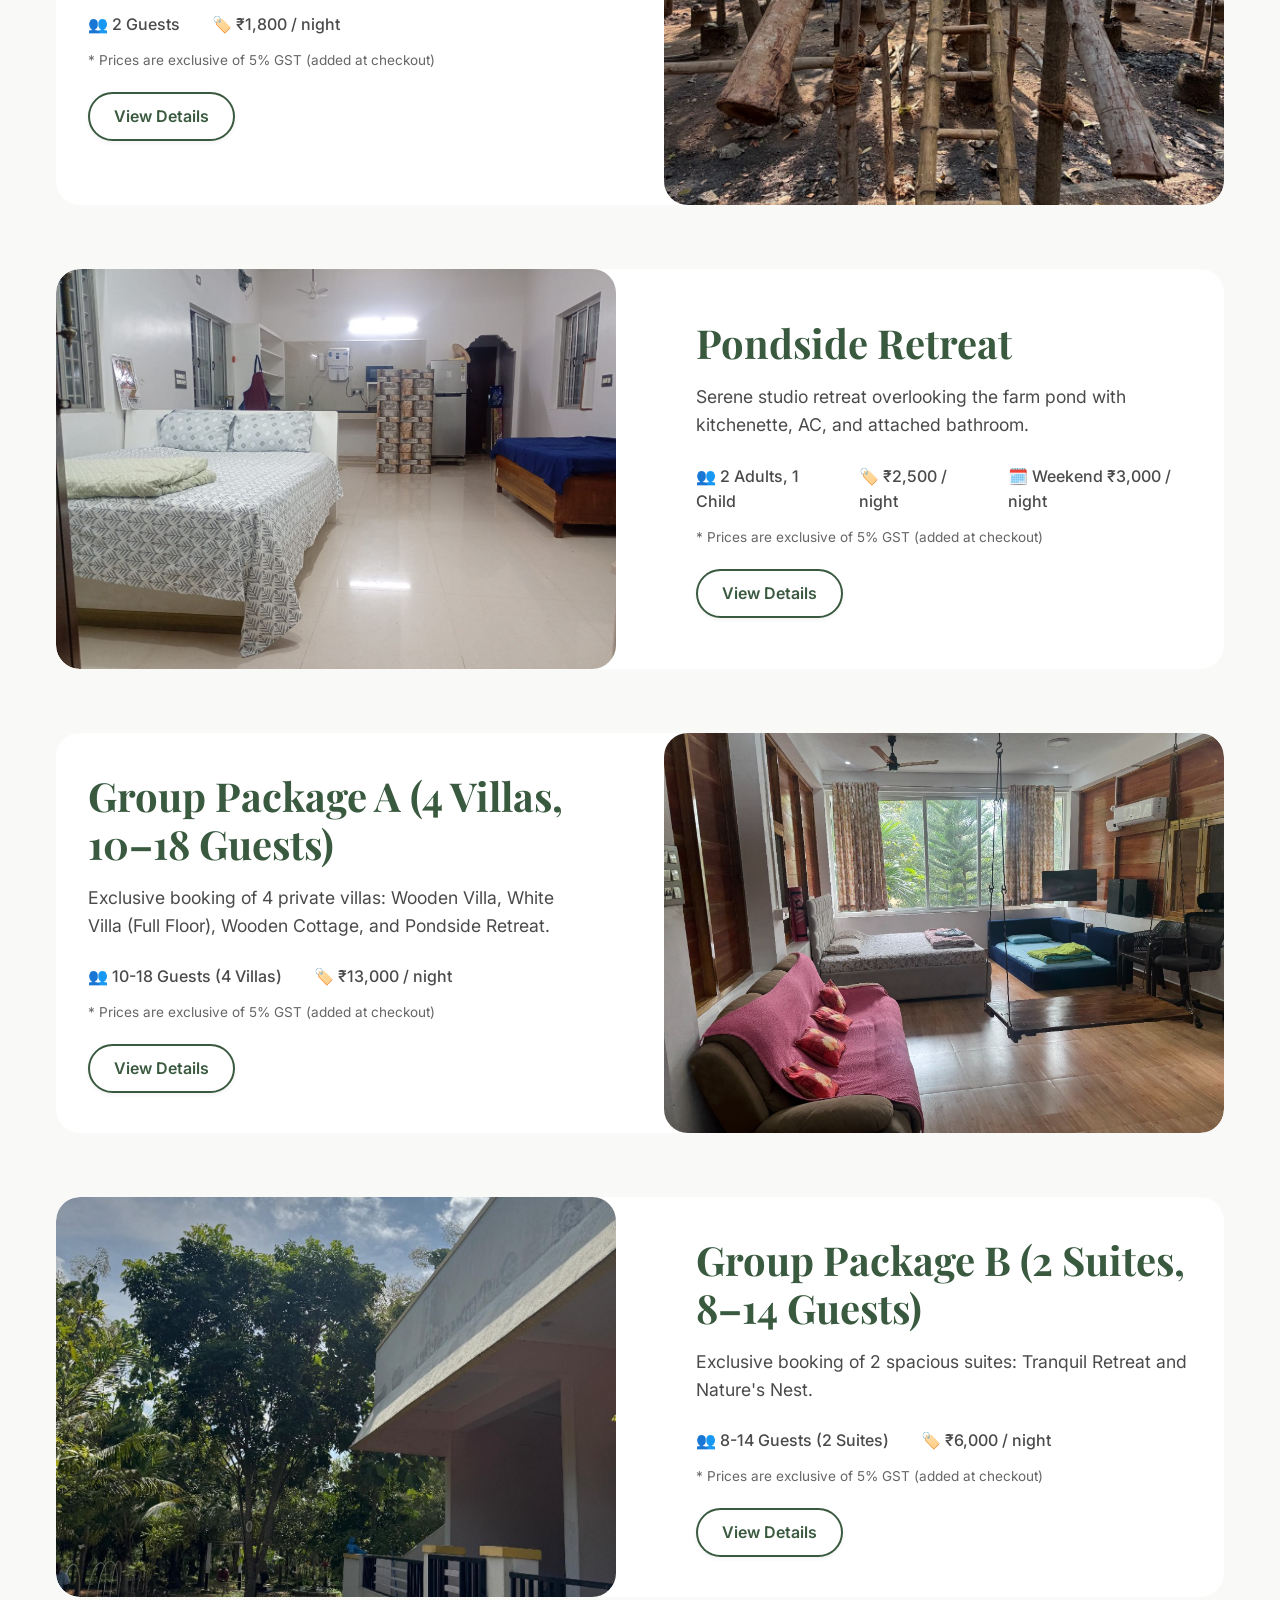
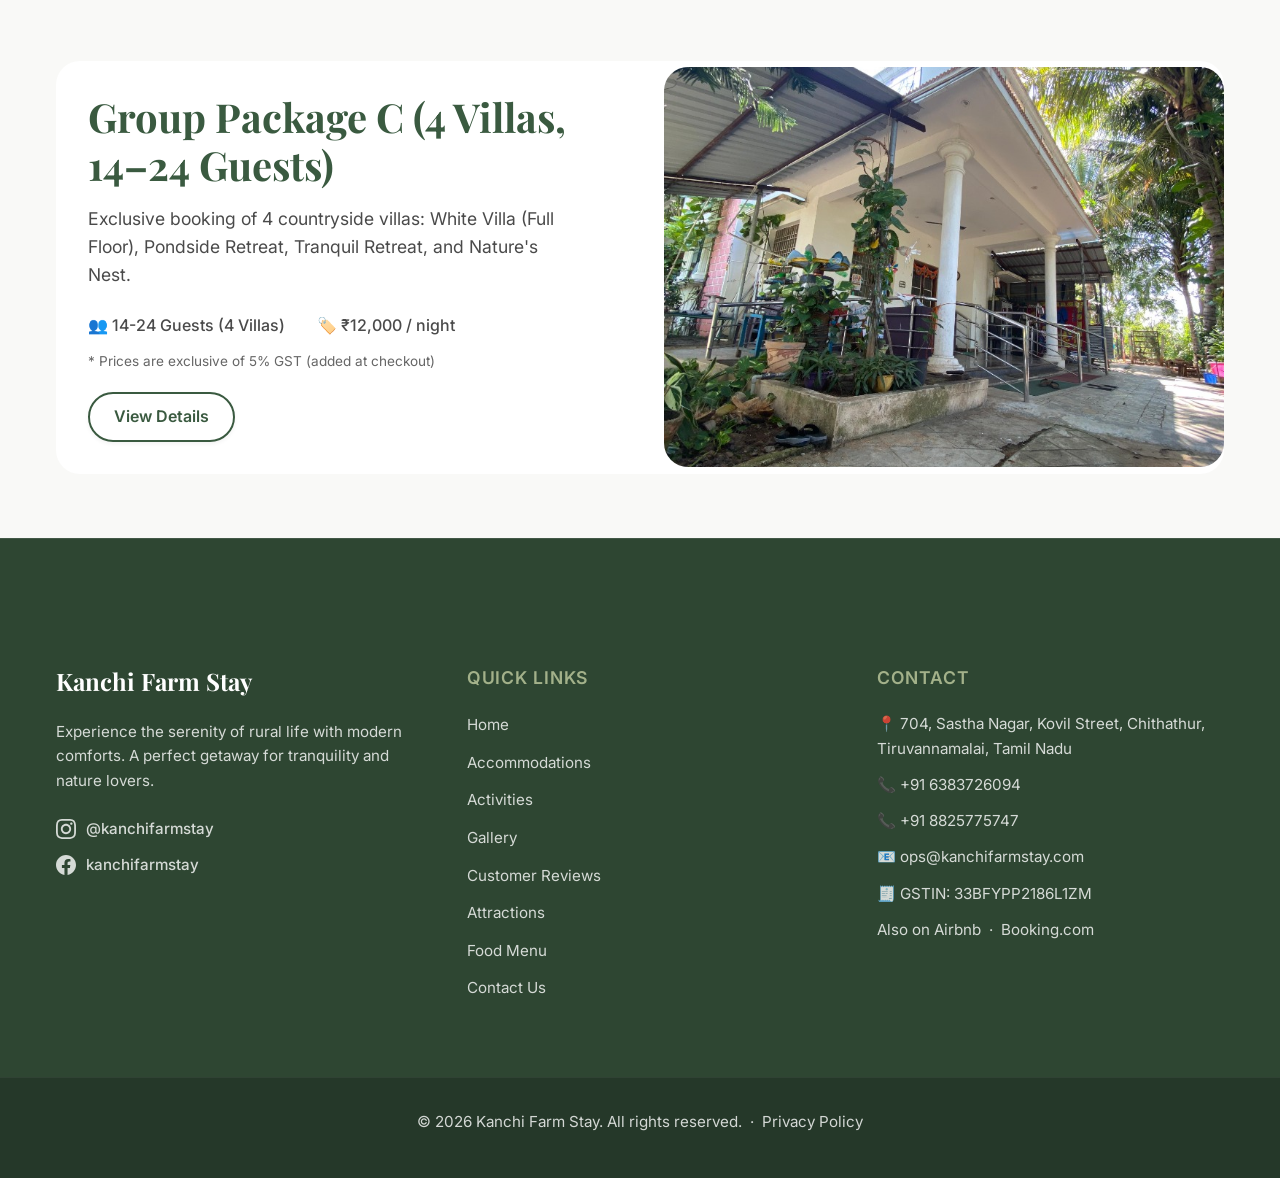
==== commit 220ba0a4: "Add Group Packages A, B, and C with pricing and inventory blocking" ====
--- a/accommodations.html
+++ b/accommodations.html
@@ -37,7 +37,7 @@
     <div id="footer-placeholder"></div>
 
     <!-- Scripts -->
-    <script src="script.js?v=18"></script>
+    <script src="script.js?v=19"></script>
 </body>
 
 </html>
